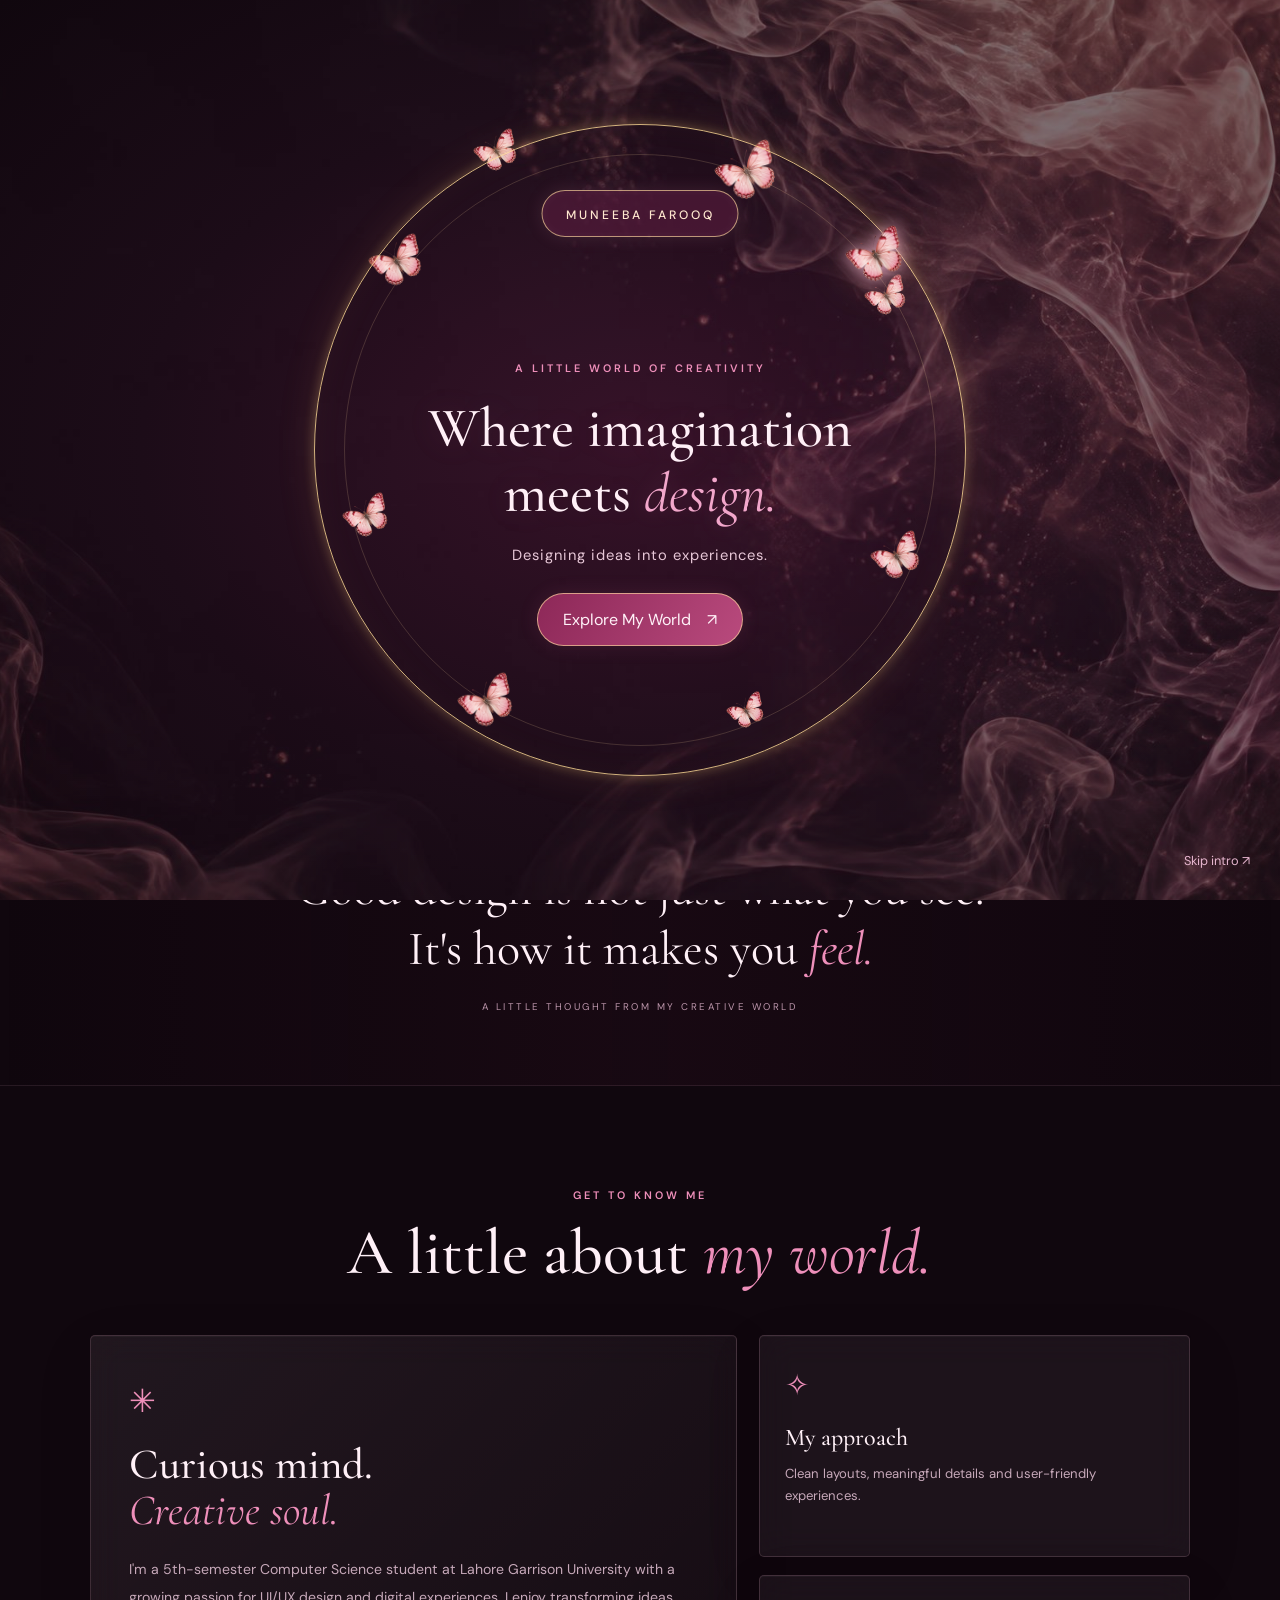
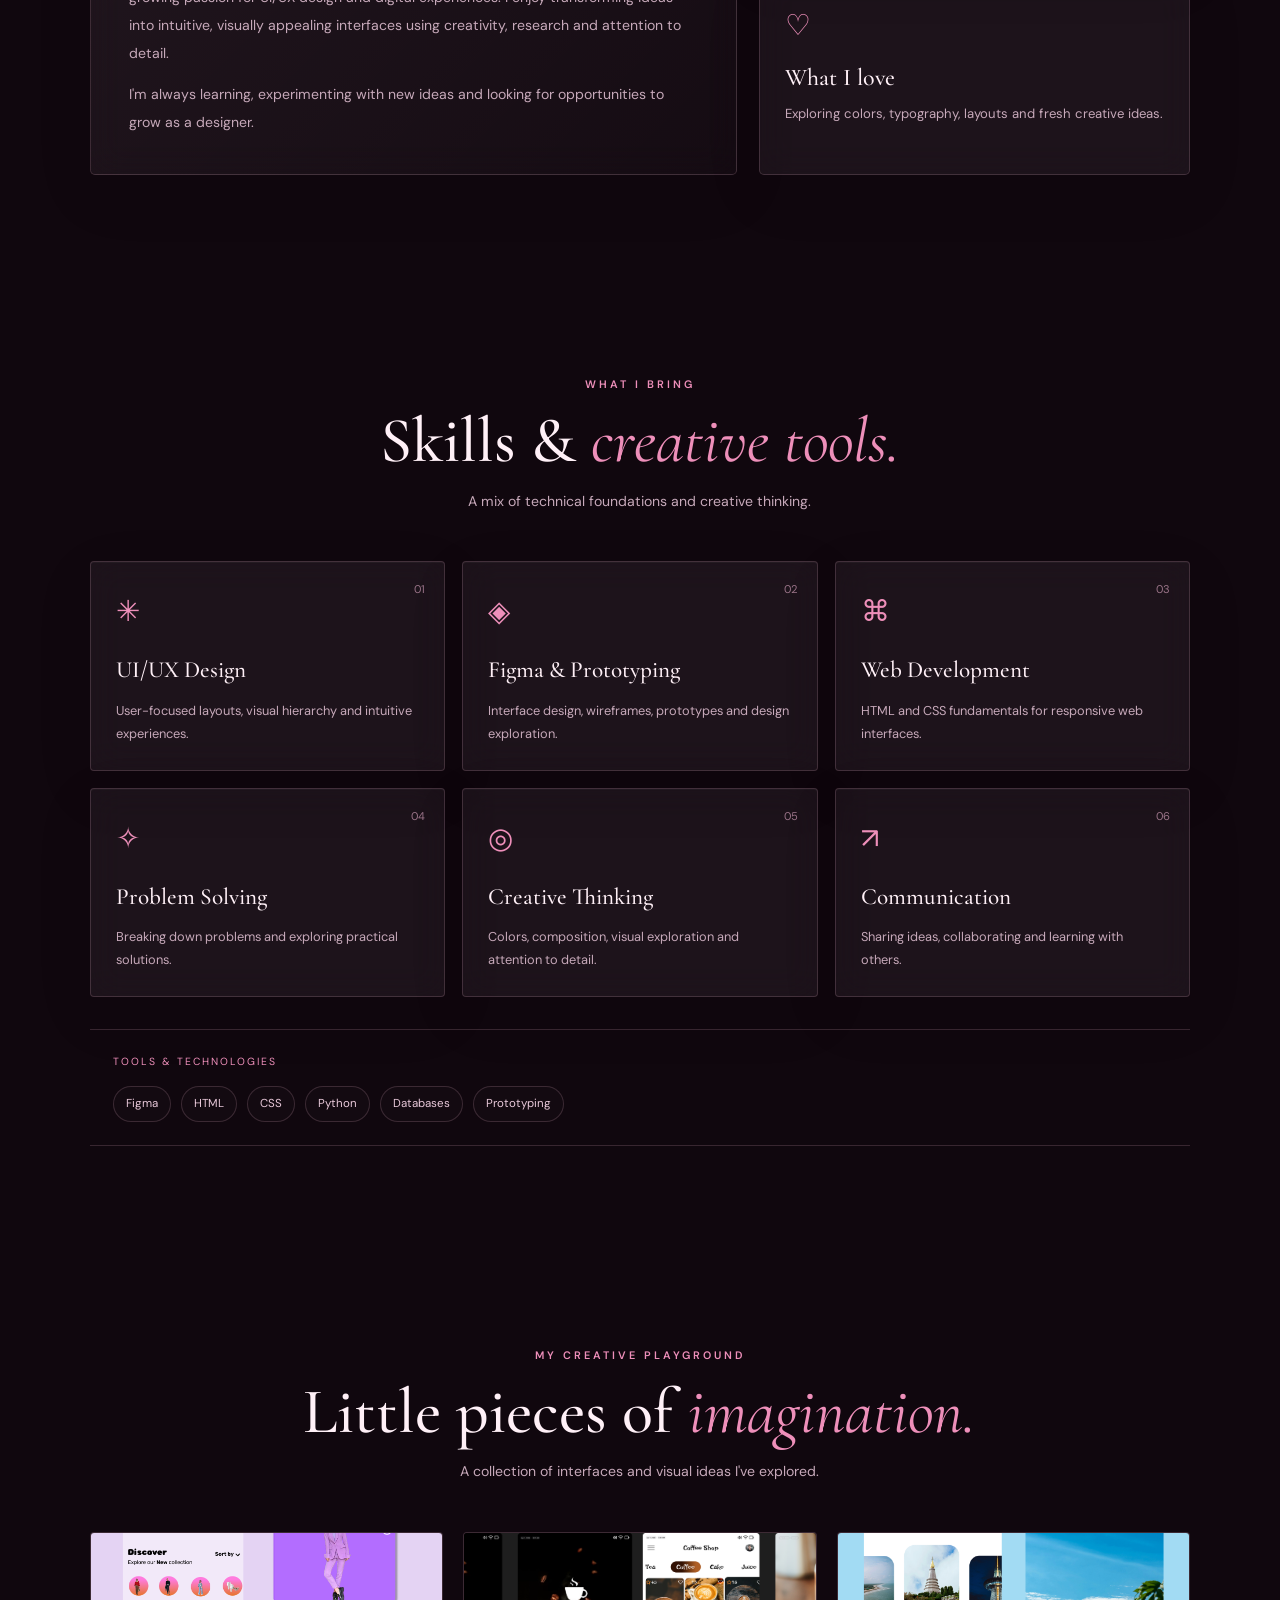
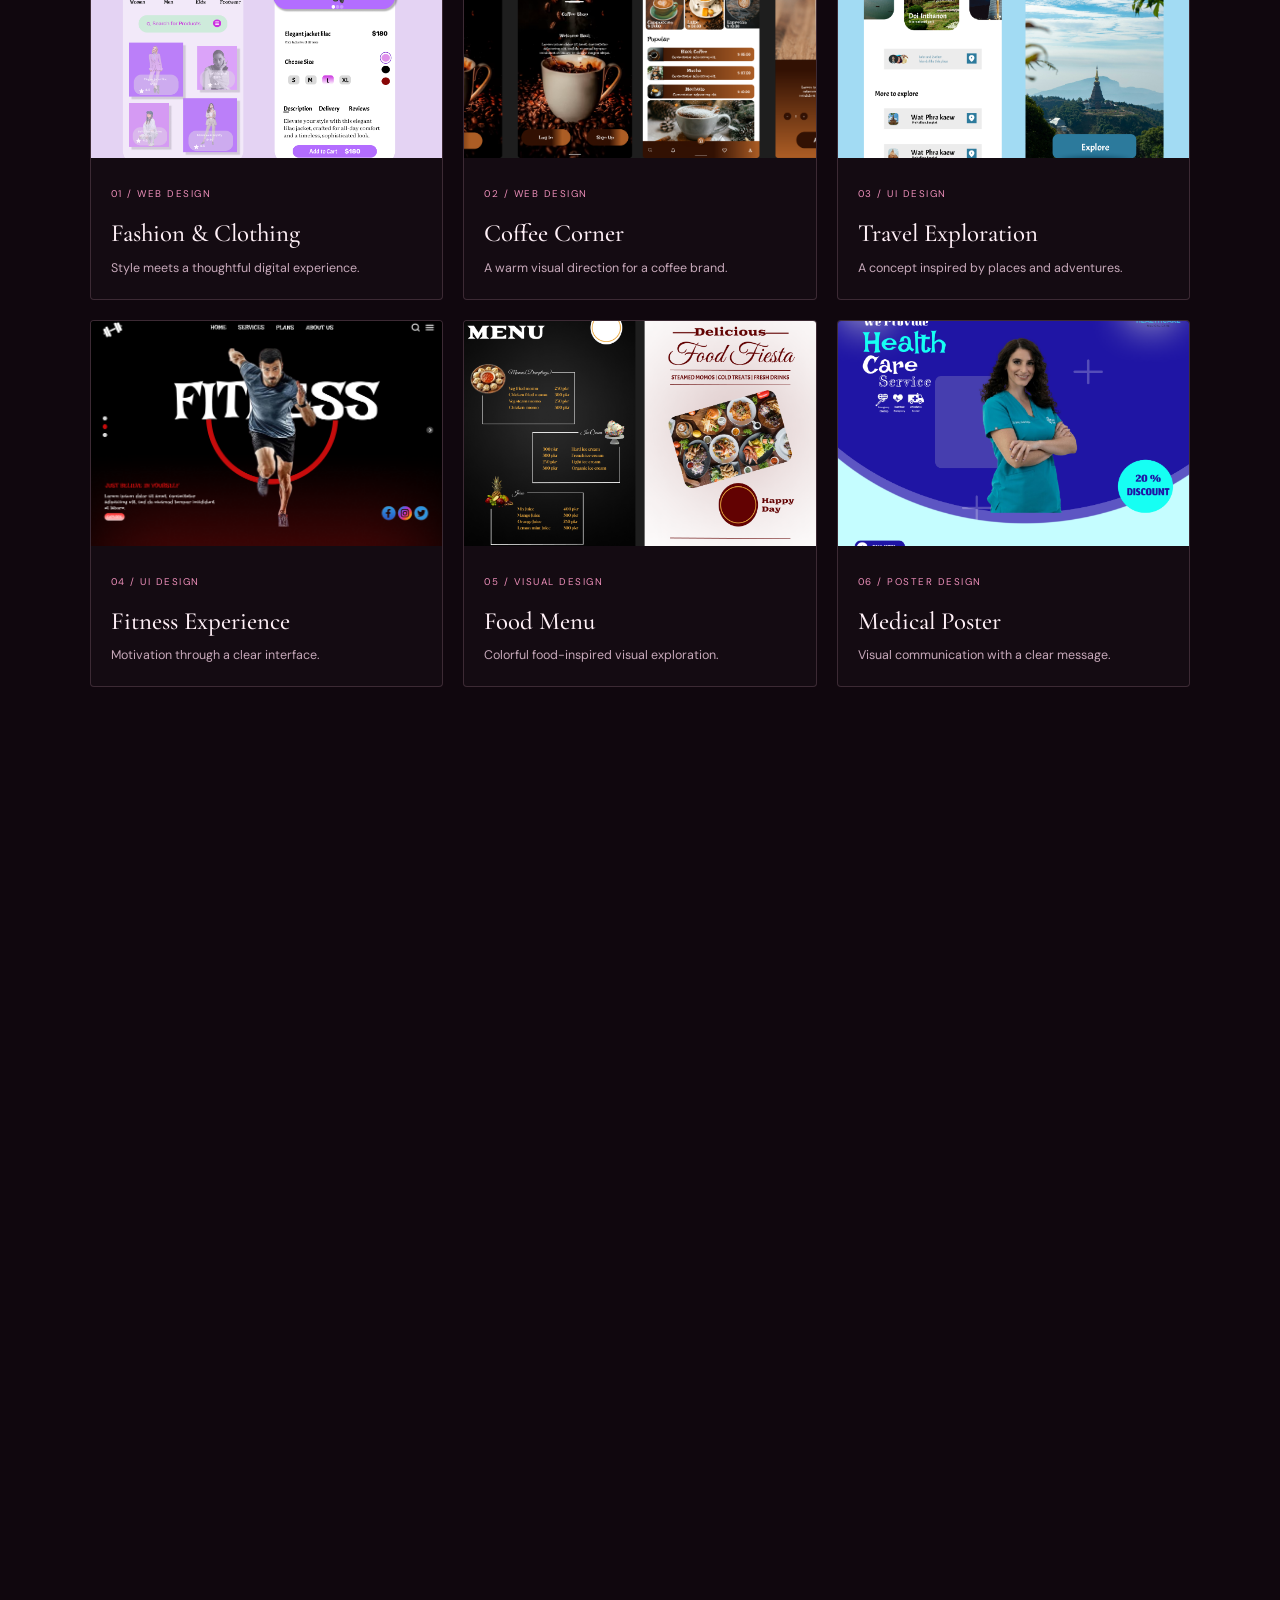
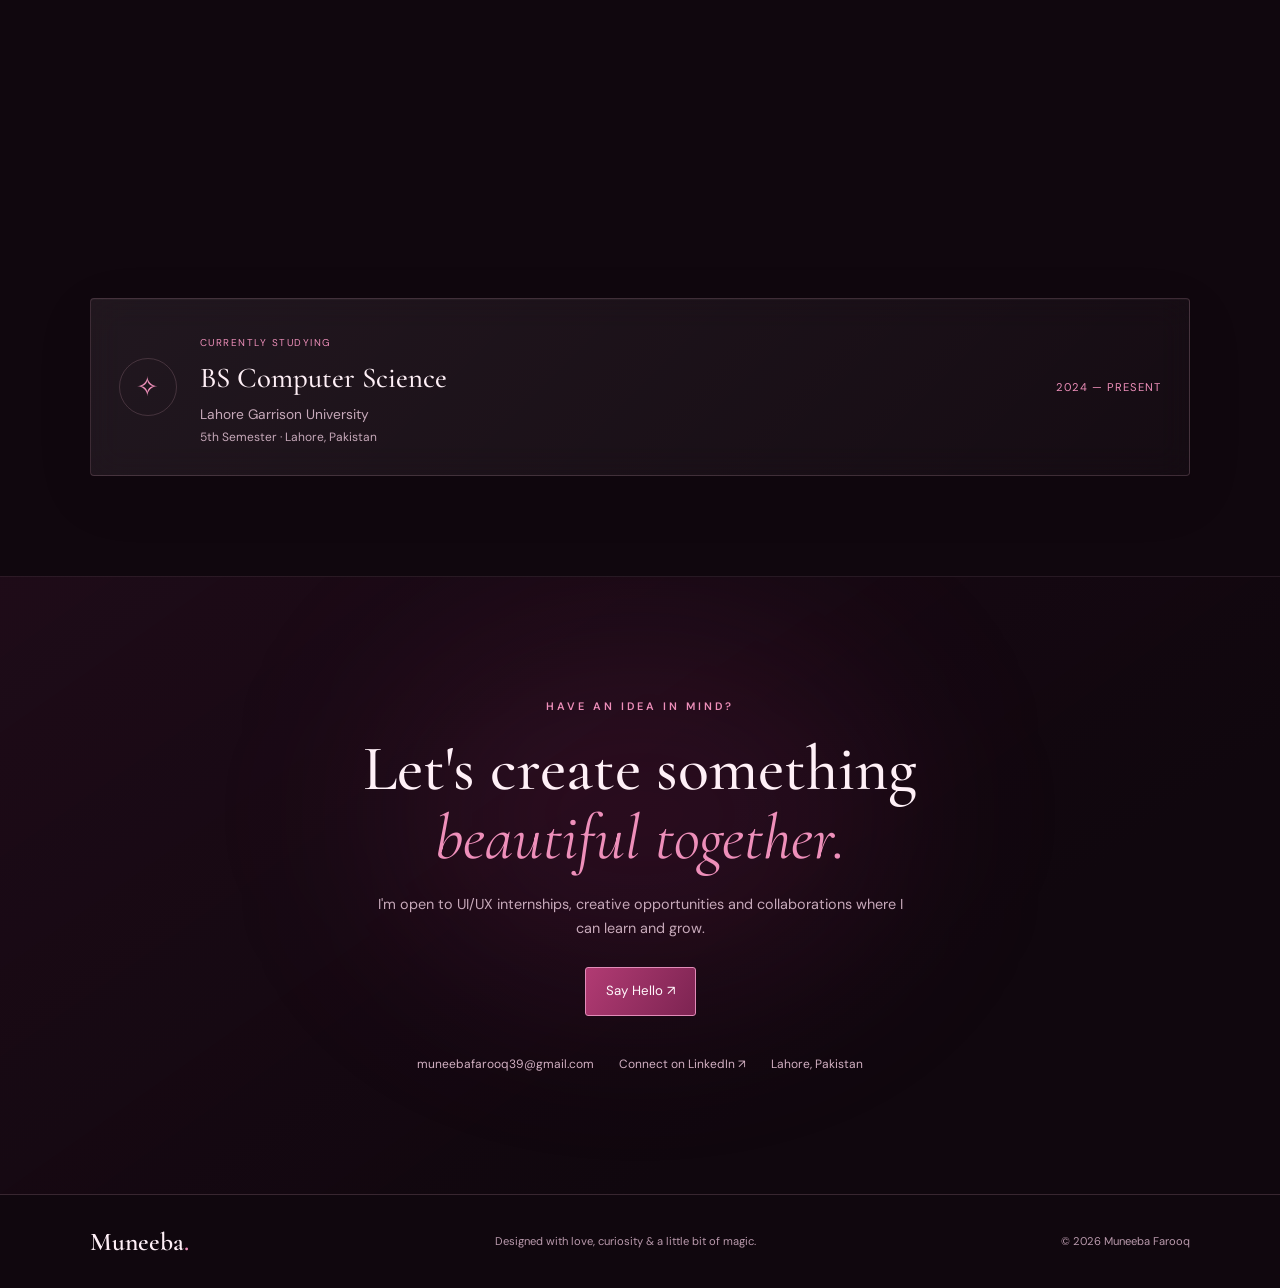
==== index.html @ f00de744 "Add portfolio website" ====
<!DOCTYPE html>
<html lang="en">
<head>
  <meta charset="UTF-8">
  <meta name="viewport" content="width=device-width, initial-scale=1.0">
  <meta name="theme-color" content="#10070e">
  <title>Muneeba Farooq | UI/UX Designer</title>
  <link rel="preconnect" href="https://fonts.googleapis.com">
  <link href="https://fonts.googleapis.com/css2?family=Cormorant+Garamond:ital,wght@0,400;0,500;0,600;1,400;1,500&family=DM+Sans:wght@300;400;500;600;700&display=swap" rel="stylesheet">
  <link rel="stylesheet" href="style.css">
</head>
<body>

  <!-- Actual pink smoke image -->
  <div class="smoke-background" aria-hidden="true"></div>

  <!-- Actual butterfly images, animated by JavaScript -->
  <div class="butterfly-field" id="butterfly-field" aria-hidden="true"></div>

  <!-- Welcome intro -->
  <div class="welcome-screen" id="welcome-screen">
    <img src="images/pink-smoke.png" class="welcome-smoke-image" alt="" aria-hidden="true">
    <img src="images/butterfly-1.png" class="welcome-butterfly-image" alt="" aria-hidden="true">

    <div class="welcome-banner">
      <span>MUNEEBA FAROOQ</span>
    </div>

    <div class="welcome-content">
      <p class="eyebrow">A LITTLE WORLD OF CREATIVITY</p>
      <h1>Where imagination<br>meets <em>design.</em></h1>
      <p>Designing ideas into experiences.</p>
      <button class="explore-button" id="explore-button">
        Explore My World <span>↗</span>
      </button>
    </div>

    <button class="skip-intro" id="skip-intro">Skip intro ↗</button>
  </div>

  <header class="site-header">
    <a href="#home" class="logo">Muneeba<span>.</span></a>
    <button class="menu-toggle" id="menu-toggle" aria-label="Open navigation">☰</button>
    <nav class="nav-links" id="nav-links">
      <a href="#home">Home</a>
      <a href="#about">About</a>
      <a href="#skills">Skills</a>
      <a href="#designs">Designs</a>
      <a href="#projects">Projects</a>
      <a href="#certificates">Certificates</a>
      <a href="#contact" class="nav-contact">Let's Talk ↗</a>
    </nav>
  </header>

  <main>
    <section class="section hero" id="home">
      <div class="hero-copy reveal">
        <p class="eyebrow"><span class="status-dot"></span> COMPUTER SCIENCE STUDENT & UI/UX DESIGNER</p>
        <h1>Turning ideas into<br>beautiful <em>experiences.</em></h1>
        <p class="hero-description">
          Hello, I'm Muneeba — a creative thinker who loves meaningful interfaces,
          thoughtful details and designs that feel as good as they look.
        </p>
        <div class="hero-actions">
          <a class="button button-primary" href="#designs">Explore My Work ↗</a>
          <a class="button button-glass" href="#contact">Get in Touch</a>
        </div>
        <div class="hero-note"><span class="note-line"></span> Curiosity in mind. Creativity at heart.</div>
      </div>

      <div class="hero-visual reveal">
        <div class="photo-glow"></div>
        <div class="photo-frame">
          <img src="images/pic.png" alt="Muneeba Farooq" class="hero-photo">
          ```html
<div class="profile-butterflies">
  <img src="images/butterfly-1.png" alt="">
  <img src="images/butterfly-1.png" alt="">
  <img src="images/butterfly-1.png" alt="">
  <img src="images/butterfly-1.png" alt="">
</div>

        </div>
        <div class="photo-caption glass-card">
          <span class="caption-star">✦</span>
          <div><strong>Designing with intention</strong><small>Every detail tells a story.</small></div>
        </div>
        <div class="orbit orbit-one"></div>
        <div class="orbit orbit-two"></div>
      </div>
    </section>

    <section class="quote-section reveal">
      <span class="quote-mark">“</span>
      <p>Good design is not just what you see.<br>It's how it makes you <em>feel.</em></p>
      <span class="quote-bottom">A LITTLE THOUGHT FROM MY CREATIVE WORLD</span>
    </section>

    <section class="section" id="about">
      <div class="section-heading reveal">
        <p class="eyebrow">GET TO KNOW ME</p>
        <h2>A little about <em>my world.</em></h2>
      </div>
      <div class="about-grid">
        <div class="about-main glass-card reveal">
          <span class="card-flower">✳</span>
          <h3>Curious mind.<br><em>Creative soul.</em></h3>
          <p>I'm a 5th-semester Computer Science student at Lahore Garrison University with a growing passion for UI/UX design and digital experiences. I enjoy transforming ideas into intuitive, visually appealing interfaces using creativity, research and attention to detail.</p>
          <p>I'm always learning, experimenting with new ideas and looking for opportunities to grow as a designer.</p>
        </div>
        <div class="about-side reveal">
          <div class="mini-card glass-card"><span class="mini-icon">✧</span><h3>My approach</h3><p>Clean layouts, meaningful details and user-friendly experiences.</p></div>
          <div class="mini-card glass-card"><span class="mini-icon">♡</span><h3>What I love</h3><p>Exploring colors, typography, layouts and fresh creative ideas.</p></div>
        </div>
      </div>
    </section>

    <section class="section" id="skills">
      <div class="section-heading reveal">
        <p class="eyebrow">WHAT I BRING</p>
        <h2>Skills & <em>creative tools.</em></h2>
        <p class="section-subtitle">A mix of technical foundations and creative thinking.</p>
      </div>
      <div class="skills-grid">
        <article class="skill-card glass-card reveal"><span>01</span><div class="skill-symbol">✳</div><h3>UI/UX Design</h3><p>User-focused layouts, visual hierarchy and intuitive experiences.</p></article>
        <article class="skill-card glass-card reveal"><span>02</span><div class="skill-symbol">◈</div><h3>Figma & Prototyping</h3><p>Interface design, wireframes, prototypes and design exploration.</p></article>
        <article class="skill-card glass-card reveal"><span>03</span><div class="skill-symbol">⌘</div><h3>Web Development</h3><p>HTML and CSS fundamentals for responsive web interfaces.</p></article>
        <article class="skill-card glass-card reveal"><span>04</span><div class="skill-symbol">✧</div><h3>Problem Solving</h3><p>Breaking down problems and exploring practical solutions.</p></article>
        <article class="skill-card glass-card reveal"><span>05</span><div class="skill-symbol">◎</div><h3>Creative Thinking</h3><p>Colors, composition, visual exploration and attention to detail.</p></article>
        <article class="skill-card glass-card reveal"><span>06</span><div class="skill-symbol">↗</div><h3>Communication</h3><p>Sharing ideas, collaborating and learning with others.</p></article>
      </div>
      <div class="tool-strip reveal">
        <span>TOOLS & TECHNOLOGIES</span>
        <div class="tool-list"><b>Figma</b><b>HTML</b><b>CSS</b><b>Python</b><b>Databases</b><b>Prototyping</b></div>
      </div>
    </section>

    <section class="section" id="designs">
      <div class="section-heading reveal">
        <p class="eyebrow">MY CREATIVE PLAYGROUND</p>
        <h2>Little pieces of <em>imagination.</em></h2>
        <p class="section-subtitle">A collection of interfaces and visual ideas I've explored.</p>
      </div>
      <div class="design-grid">
        <article class="design-card reveal"><div class="design-image"><img src="images/clothing.png" alt="Clothing website design" loading="lazy"></div><div class="design-info"><span>01 / WEB DESIGN</span><h3>Fashion & Clothing</h3><p>Style meets a thoughtful digital experience.</p></div></article>
        <article class="design-card reveal"><div class="design-image"><img src="images/coffee.png" alt="Coffee website design" loading="lazy"></div><div class="design-info"><span>02 / WEB DESIGN</span><h3>Coffee Corner</h3><p>A warm visual direction for a coffee brand.</p></div></article>
        <article class="design-card reveal"><div class="design-image"><img src="images/travel.png" alt="Travel website design" loading="lazy"></div><div class="design-info"><span>03 / UI DESIGN</span><h3>Travel Exploration</h3><p>A concept inspired by places and adventures.</p></div></article>
        <article class="design-card reveal"><div class="design-image"><img src="images/fitness.png" alt="Fitness interface design" loading="lazy"></div><div class="design-info"><span>04 / UI DESIGN</span><h3>Fitness Experience</h3><p>Motivation through a clear interface.</p></div></article>
        <article class="design-card reveal"><div class="design-image"><img src="images/food-menu.png" alt="Food menu design" loading="lazy"></div><div class="design-info"><span>05 / VISUAL DESIGN</span><h3>Food Menu</h3><p>Colorful food-inspired visual exploration.</p></div></article>
        <article class="design-card reveal"><div class="design-image"><img src="images/medical-poster.png" alt="Medical poster design" loading="lazy"></div><div class="design-info"><span>06 / POSTER DESIGN</span><h3>Medical Poster</h3><p>Visual communication with a clear message.</p></div></article>
        <article class="design-card reveal"><div class="design-image"><img src="images/chatbot.png" alt="TripMate chatbot interface" loading="lazy"></div><div class="design-info"><span>07 / FIGMA PROTOTYPE</span><h3>TripMate AI</h3><p>A chatbot concept for smarter travel planning.</p></div></article>
        <article class="design-card reveal"><div class="design-image video-cover"><video controls preload="metadata" poster="images/food-menu.png"><source src="images/pizza-prototype.mp4" type="video/mp4">Your browser does not support video.</video></div><div class="design-info"><span>08 / PROTOTYPE</span><h3>Interactive Prototype</h3><p>A look at interaction and motion in a design concept.</p></div></article>
      </div>
    </section>

    <section class="section" id="projects">
      <div class="section-heading reveal"><p class="eyebrow">FROM IDEAS TO PROJECTS</p><h2>Things I've <em>worked on.</em></h2></div>
      <div class="projects-grid">
        <article class="project-card glass-card reveal"><div class="project-image"><img src="images/student-portal.png" alt="Student portal project" loading="lazy"></div><div class="project-body"><span class="project-tag">HCI / WEB INTERFACE</span><h3>Student Portal Website</h3><p>A student-focused interface concept designed to make academic information easier to access.</p><div class="tag-row"><span>UI Design</span><span>HTML</span><span>CSS</span></div></div></article>
        <article class="project-card glass-card reveal"><div class="project-image"><img src="images/internship.png" alt="Online internship portal" loading="lazy"></div><div class="project-body"><span class="project-tag">DATABASE PROJECT</span><h3>Online Internship Portal</h3><p>A portal concept for internship listings, student applications and application status tracking.</p><div class="tag-row"><span>Database</span><span>Application Tracking</span></div></div></article>
        <article class="project-card glass-card reveal"><div class="project-image"><img src="images/fleet-command.png" alt="Fleet Command System" loading="lazy"></div><div class="project-body"><span class="project-tag">HACKATHON PROJECT</span><h3>Fleet Command System</h3><p>A project concept exploring organized fleet operations and a clear system workflow.</p><div class="tag-row"><span>Teamwork</span><span>Problem Solving</span></div></div></article>

      </div>
    </section>

    <section class="section" id="certificates">
      <div class="section-heading reveal"><p class="eyebrow">LEARNING NEVER STOPS</p><h2>My learning <em>milestones.</em></h2></div>
      <div class="certificate-grid">
        <article class="certificate-card glass-card reveal"><img src="images/internship-certificate.png" alt="Internship certificate" loading="lazy"><div><span>01 / EXPERIENCE</span><h3>Internship Certificate</h3><p>A milestone in my professional learning journey.</p></div></article>
        <article class="certificate-card glass-card reveal"><img src="images/ai-course.png" alt="AI course certificate" loading="lazy"><div><span>02 / COURSE</span><h3>Artificial Intelligence</h3><p>Exploring AI concepts and emerging technologies.</p></div></article>
        <article class="certificate-card glass-card reveal"><img src="images/computer-course.png" alt="Computer course certificate" loading="lazy"><div><span>03 / COURSE</span><h3>Computer Course</h3><p>Building my foundation in computing and technology.</p></div></article>
      </div>
    </section>

    <section class="section" id="education">
      <div class="section-heading reveal"><p class="eyebrow">MY JOURNEY SO FAR</p><h2>Learning, growing, <em>creating.</em></h2></div>
      <div class="education-card glass-card reveal">
        <div class="education-icon">✧</div>
        <div><span class="project-tag">CURRENTLY STUDYING</span><h3>BS Computer Science</h3><p>Lahore Garrison University</p><p class="muted">5th Semester · Lahore, Pakistan</p></div>
        <span class="education-year">2024 — PRESENT</span>
      </div>
    </section>

    <section class="contact-section section" id="contact">
      <div class="contact-glow"></div>
      <div class="contact-content reveal">
        <p class="eyebrow">HAVE AN IDEA IN MIND?</p>
        <h2>Let's create something<br><em>beautiful together.</em></h2>
        <p>I'm open to UI/UX internships, creative opportunities and collaborations where I can learn and grow.</p>
        <a class="button button-primary" href="mailto:muneebafarooq39@gmail.com">Say Hello ↗</a>
        <div class="contact-details">
          <a href="mailto:muneebafarooq39@gmail.com">muneebafarooq39@gmail.com</a>
          <a href="https://www.linkedin.com/in/muneeba-farooq-b085493a7/" target="_blank" rel="noopener noreferrer">Connect on LinkedIn ↗</a>
          <span>Lahore, Pakistan</span>
        </div>
      </div>
    </section>
  </main>

  <footer class="site-footer">
    <a href="#home" class="logo">Muneeba<span>.</span></a>
    <p>Designed with love, curiosity & a little bit of magic.</p>
    <span>© <span id="current-year"></span> Muneeba Farooq</span>
  </footer>

  <button class="back-to-top" id="back-to-top" aria-label="Back to top">↑</button>
  <script src="script.js"></script>
</body>
</html>
---- style.css ----
:root {
  --bg: #10070e;
  --pink: #ee8fba;
  --pink-light: #ffd0e5;
  --muted: #c7a9ba;
  --line: rgba(255,193,221,.17);
  --glass: rgba(255,222,240,.055);
  --serif: "Cormorant Garamond", Georgia, serif;
  --sans: "DM Sans", sans-serif;
}

* { box-sizing: border-box; margin: 0; padding: 0; }
html { scroll-behavior: smooth; scroll-padding-top: 90px; }
body { background: var(--bg); color: #fff0f7; font-family: var(--sans); line-height: 1.7; overflow-x: hidden; }
body.intro-open { overflow: hidden; }
a { color: inherit; text-decoration: none; }
button { font: inherit; cursor: pointer; }
img, video { display: block; max-width: 100%; }
::selection { background: #b74279; color: white; }

/* REAL PINK SMOKE IMAGE */
.smoke-background {
  position: fixed;
  inset: 0;
  z-index: -3;
  pointer-events: none;
  background-color: #10070e;
  background-image:
    linear-gradient(rgba(16,7,14,.34), rgba(16,7,14,.48)),
    url("images/pink-smoke.png");
  background-size: cover;
  background-position: center;
  background-repeat: no-repeat;
  animation: smokePan 28s ease-in-out infinite alternate;
}
@keyframes smokePan {
  from { background-position: 48% 45%; }
  to { background-position: 55% 55%; }
}

/* REAL BUTTERFLY IMAGES */
.butterfly-field {
  position: fixed;
  inset: 0;
  z-index: 8;
  overflow: hidden;
  pointer-events: none;
}
.image-butterfly {
  position: absolute;
  width: var(--size, 48px);
  height: auto;
  opacity: .88;
  object-fit: contain;
  filter: drop-shadow(0 0 12px rgba(238,143,186,.55));
  animation: butterflyFloat var(--duration, 12s) ease-in-out infinite alternate;
  animation-delay: var(--delay, 0s);
  will-change: transform;
}
@keyframes butterflyFloat {
  0% { transform: translate(0,0) rotate(-12deg); }
  35% { transform: translate(25px,-24px) rotate(8deg); }
  70% { transform: translate(-12px,18px) rotate(-5deg); }
  100% { transform: translate(18px,-15px) rotate(10deg); }
}

/* WELCOME INTRO */
.welcome-screen {
  position: fixed;
  inset: 0;
  z-index: 1000;
  display: flex;
  align-items: center;
  justify-content: center;
  flex-direction: column;
  overflow: hidden;
  text-align: center;
  background: #10070e;
  transition: opacity .9s ease, visibility .9s ease;
}
.welcome-screen.hide { opacity: 0; visibility: hidden; pointer-events: none; }
.welcome-smoke-image {
  position: absolute;
  inset: -10%;
  width: 120%;
  height: 120%;
  max-width: none;
  object-fit: cover;
  opacity: .43;
  mix-blend-mode: screen;
  animation: introSmoke 18s ease-in-out infinite alternate;
}
@keyframes introSmoke {
  from { transform: scale(1) translate(-1%,0); }
  to { transform: scale(1.15) translate(2%,-1%); }
}
.welcome-butterfly-image {
  position: absolute;
  z-index: 7;
  top: 12%;
  left: -100px;
  width: 75px;
  height: auto;
  filter: drop-shadow(0 0 15px #ff8cc7);
  animation: welcomeFly 2.2s cubic-bezier(.15,.7,.2,1) .1s forwards;
}
@keyframes welcomeFly {
  0% { left: -100px; top: 11%; transform: rotate(-15deg) scale(.65); }
  65% { left: calc(50% - 130px); top: 12%; transform: rotate(8deg) scale(1.1); }
  100% { left: calc(50% - 150px); top: 12%; transform: rotate(-4deg) scale(1); }
}
.welcome-banner {
  position: absolute;
  top: 15%;
  left: 50%;
  z-index: 6;
  padding: 12px 28px;
  transform: translateX(-50%) rotate(-2deg);
  white-space: nowrap;
  background: linear-gradient(110deg,#6e1b44,#c34f85,#772047);
  border: 1px solid #f7b6d6a8;
  box-shadow: 0 0 30px #ec69a74d,inset 0 0 16px #ffffff20;
  animation: bannerEnter 1.4s ease both, bannerFloat 3s ease-in-out 1.4s infinite alternate;
}
.welcome-banner span {
  font-family: var(--serif);
  font-size: clamp(1.2rem,3.2vw,2rem);
  font-weight: 700;
  letter-spacing: 4px;
  color: #fff0f7;
}
@keyframes bannerEnter {
  from { opacity: 0; transform: translate(-50%,-30px) rotate(-7deg); }
  to { opacity: 1; transform: translate(-50%,0) rotate(-2deg); }
}
@keyframes bannerFloat { to { margin-top: -7px; } }
.welcome-content {
  position: relative;
  z-index: 5;
  width: min(90%,720px);
  padding-top: 115px;
  animation: contentAppear 1.2s ease .4s both;
}
.eyebrow { color: var(--pink); font-size: .68rem; font-weight: 600; letter-spacing: 3px; line-height: 1.8; }
.welcome-content h1 {
  font-family: var(--serif);
  font-size: clamp(2.6rem,7vw,5.3rem);
  line-height: .99;
  font-weight: 500;
  margin: 18px 0;
}
h1 em, h2 em, .about-main h3 em { color: var(--pink); font-weight: 400; }
.welcome-content > p:not(.eyebrow) { color: #dfb5cb; letter-spacing: 1px; font-size: .92rem; }
@keyframes contentAppear { from { opacity: 0; transform: translateY(22px); } to { opacity: 1; transform: translateY(0); } }
.explore-button {
  margin-top: 25px;
  padding: 12px 23px;
  color: #fff2f8;
  background: linear-gradient(135deg,#a93268c9,#e75c9a54);
  border: 1px solid #f3a1c7a3;
  border-radius: 3px;
  transition: .3s;
}
.explore-button span { margin-left: 12px; }
.explore-button:hover { background: #b53d78; box-shadow: 0 0 28px #e85d9b55; transform: translateY(-3px); }
.skip-intro { position: absolute; bottom: 28px; right: 30px; z-index: 8; background: transparent; border: 0; color: #e6b5ce; font-size: .8rem; }

/* HEADER */
.site-header {
  position: sticky;
  top: 0;
  z-index: 100;
  min-height: 76px;
  display: flex;
  align-items: center;
  justify-content: space-between;
  gap: 25px;
  padding: 14px 7%;
  background: rgba(16,7,14,.82);
  backdrop-filter: blur(22px);
  border-bottom: 1px solid rgba(255,190,220,.1);
}
.logo { font-family: var(--serif); font-size: 2rem; font-weight: 600; }
.logo span { color: var(--pink); }
.nav-links { display: flex; align-items: center; gap: clamp(13px,2vw,27px); }
.nav-links a { color: #d6baca; font-size: .78rem; transition: color .25s; }
.nav-links a:hover { color: var(--pink-light); }
.nav-links .nav-contact { border: 1px solid #df7cab66; border-radius: 30px; padding: 8px 14px; color: var(--pink-light); }
.menu-toggle { display: none; color: white; border: 1px solid var(--line); background: var(--glass); padding: 6px 11px; border-radius: 5px; }

/* GENERAL LAYOUT */
.section { position: relative; width: min(1120px,86%); margin-inline: auto; padding: 100px 0; }
.hero { min-height: 650px; display: grid; grid-template-columns: 1.05fr .95fr; align-items: center; gap: 50px; padding-top: 85px; }
.hero-copy { position: relative; z-index: 2; }
.hero-copy .eyebrow { margin-bottom: 23px; }
.status-dot { display: inline-block; width: 7px; height: 7px; background: var(--pink); border-radius: 50%; margin-right: 7px; box-shadow: 0 0 12px var(--pink); }
.hero h1 { font-family: var(--serif); font-size: clamp(3rem,5.4vw,5.25rem); line-height: .99; font-weight: 500; }
.hero h1 em { color: var(--pink); }
.hero-description { max-width: 490px; color: var(--muted); font-size: .94rem; margin-top: 25px; line-height: 1.95; }
.hero-actions { display: flex; flex-wrap: wrap; gap: 13px; margin-top: 28px; }
.button { display: inline-flex; align-items: center; justify-content: center; gap: 12px; padding: 12px 20px; border: 1px solid transparent; border-radius: 3px; font-size: .83rem; transition: .3s; }
.button-primary { color: #fff7fb; background: linear-gradient(120deg,#b13b73,#7d2452); border-color: #e28bb8; }
.button-primary:hover { transform: translateY(-4px); box-shadow: 0 10px 35px #dc559744; }
.button-glass { border-color: var(--line); background: var(--glass); }
.button-glass:hover { border-color: #df7cab; }
.hero-note { display: flex; align-items: center; gap: 12px; color: #b99aab; font-size: .75rem; margin-top: 42px; }
.note-line { width: 34px; height: 1px; background: var(--pink); }
.hero-visual { position: relative; min-height: 430px; display: flex; align-items: center; justify-content: center; }
.photo-glow { position: absolute; width: 75%; height: 80%; border-radius: 50%; background: #c33b7950; filter: blur(65px); animation: glowPulse 5s ease-in-out infinite alternate; }
@keyframes glowPulse { to { transform: scale(1.12); opacity: .6; } }
.photo-frame { position: relative; z-index: 2; width: min(340px,75%); height: 405px; overflow: hidden; border: 1px solid #f0b4d355; border-radius: 180px 180px 8px 8px; background: #1d0c18; box-shadow: 0 0 70px #c0477a24; }
.hero-photo { width: 100%; height: 100%; object-fit: cover; object-position: center top; }
.glass-card { background: linear-gradient(135deg,rgba(255,231,244,.075),rgba(255,231,244,.025)); border: 1px solid var(--line); box-shadow: 0 18px 60px #00000017,inset 0 1px #ffffff08; backdrop-filter: blur(16px); }
.photo-caption { position: absolute; z-index: 3; bottom: 27px; left: 0; display: flex; align-items: center; gap: 13px; padding: 14px 17px; border-radius: 4px; }
.caption-star { color: var(--pink); font-size: 1.5rem; }
.photo-caption strong, .photo-caption small { display: block; }
.photo-caption strong { font-family: var(--serif); font-size: 1.15rem; font-weight: 500; }
.photo-caption small { color: var(--muted); font-size: .7rem; }
.orbit { position: absolute; border: 1px solid #f4a5cb24; border-radius: 50%; transform: rotate(-25deg); }
.orbit-one { width: 110%; height: 62%; }
.orbit-two { width: 95%; height: 85%; transform: rotate(35deg); }

/* QUOTE */
.quote-section { position: relative; padding: 70px 20px; text-align: center; border-top: 1px solid #f3bad51a; border-bottom: 1px solid #f3bad51a; background: linear-gradient(90deg,transparent,#4c153022,transparent); }
.quote-mark { color: var(--pink); font-family: var(--serif); font-size: 4rem; line-height: .8; }
.quote-section p { font-family: var(--serif); font-size: clamp(1.7rem,4vw,3rem); line-height: 1.25; }
.quote-section p em { color: var(--pink); }
.quote-bottom { display: block; margin-top: 20px; color: #bc96ab; font-size: .61rem; letter-spacing: 2.5px; }

/* HEADINGS AND ABOUT */
.section-heading { text-align: center; margin-bottom: 48px; }
.section-heading .eyebrow { margin-bottom: 12px; }
.section-heading h2, .contact-content h2 { font-family: var(--serif); font-weight: 500; font-size: clamp(2.5rem,5vw,4rem); line-height: 1.08; }
.section-subtitle { color: var(--muted); font-size: .88rem; margin-top: 14px; }
.about-grid { display: grid; grid-template-columns: 1.2fr .8fr; gap: 22px; }
.about-main { padding: 38px; border-radius: 5px; position: relative; overflow: hidden; }
.card-flower { color: var(--pink); font-size: 2rem; }
.about-main h3 { font-family: var(--serif); font-size: 2.7rem; font-weight: 500; line-height: 1.05; margin: 14px 0 22px; }
.about-main p { color: var(--muted); font-size: .88rem; line-height: 2; margin-top: 12px; }
.about-side { display: grid; gap: 18px; }
.mini-card { padding: 25px; border: 1px solid var(--line); background: var(--glass); border-radius: 5px; transition: .35s; }
.mini-icon { color: var(--pink); font-size: 1.8rem; }
.mini-card h3 { font-family: var(--serif); font-size: 1.5rem; font-weight: 500; margin: 8px 0 4px; }
.mini-card p { color: var(--muted); font-size: .82rem; }

/* SKILLS */
.skills-grid { display: grid; grid-template-columns: repeat(3,1fr); gap: 17px; }
.skill-card { position: relative; padding: 25px; border: 1px solid var(--line); background: var(--glass); border-radius: 4px; transition: .35s; }
.skill-card > span { position: absolute; top: 18px; right: 19px; color: #9b7489; font-size: .7rem; }
.skill-symbol { color: var(--pink); font-size: 1.8rem; margin-bottom: 15px; }
.skill-card h3 { font-family: var(--serif); font-size: 1.45rem; font-weight: 500; }
.skill-card p { margin-top: 8px; color: var(--muted); font-size: .8rem; line-height: 1.8; }
.tool-strip { margin-top: 32px; padding: 23px; border-top: 1px solid var(--line); border-bottom: 1px solid var(--line); }
.tool-strip > span { display: block; color: var(--pink); font-size: .65rem; letter-spacing: 2px; margin-bottom: 15px; }
.tool-list { display: flex; flex-wrap: wrap; gap: 10px; }
.tool-list b, .tag-row span { padding: 7px 12px; border: 1px solid var(--line); border-radius: 30px; color: #e9c9da; font-size: .72rem; font-weight: 400; background: #ffffff04; }

/* DESIGNS */
.design-grid { display: grid; grid-template-columns: repeat(3,1fr); gap: 20px; }
.design-card { overflow: hidden; border: 1px solid var(--line); border-radius: 4px; background: #ffffff05; transition: .35s; }
.design-image { height: 225px; overflow: hidden; background: #28101f; }
.design-image img, .design-image video { width: 100%; height: 100%; object-fit: cover; transition: transform .7s; }
.design-card:hover .design-image img { transform: scale(1.055); }
.video-cover video { object-fit: contain; background: #130a10; }
.design-info { padding: 20px; }
.design-info > span, .certificate-card span { color: var(--pink); font-size: .61rem; letter-spacing: 1.5px; }
.design-info h3 { margin: 7px 0 3px; font-family: var(--serif); font-size: 1.55rem; font-weight: 500; }
.design-info p { color: var(--muted); font-size: .78rem; }

/* PROJECTS */
.projects-grid { display: grid; grid-template-columns: repeat(2,1fr); gap: 22px; }
.project-card { overflow: hidden; border-radius: 5px; transition: .35s; }
.project-image { height: 260px; overflow: hidden; background: #21101b; }
.project-image img { width: 100%; height: 100%; object-fit: cover; transition: transform .6s; }
.project-card:hover .project-image img { transform: scale(1.04); }
.project-body { padding: 25px; }
.project-tag { color: var(--pink); font-size: .62rem; letter-spacing: 1.5px; }
.project-body h3 { font-family: var(--serif); font-size: 1.8rem; font-weight: 500; margin: 8px 0; }
.project-body p { color: var(--muted); font-size: .82rem; line-height: 1.85; }
.tag-row { display: flex; flex-wrap: wrap; gap: 8px; margin-top: 17px; }

/* CERTIFICATES AND EDUCATION */
.certificate-grid { display: grid; grid-template-columns: repeat(3,1fr); gap: 18px; }
.certificate-card { overflow: hidden; border-radius: 4px; transition: .35s; }
.certificate-card > img { width: 100%; height: 205px; object-fit: contain; padding: 12px; background: #fff8fc; }
.certificate-card > div { padding: 19px; }
.certificate-card h3 { font-family: var(--serif); font-size: 1.45rem; font-weight: 500; margin: 6px 0; }
.certificate-card p { color: var(--muted); font-size: .78rem; }
.education-card { display: flex; align-items: center; gap: 23px; padding: 28px; border-radius: 4px; }
.education-icon { display: grid; place-items: center; flex: 0 0 58px; height: 58px; border: 1px solid var(--line); border-radius: 50%; color: var(--pink); font-size: 1.7rem; }
.education-card h3 { font-family: var(--serif); font-size: 1.8rem; font-weight: 500; }
.education-card p { color: var(--muted); font-size: .86rem; }
.education-card .muted { font-size: .75rem; }
.education-year { margin-left: auto; color: var(--pink); font-size: .7rem; letter-spacing: 1px; white-space: nowrap; }

/* CONTACT */
.contact-section { width: 100%; max-width: none; padding: 120px 7%; overflow: hidden; text-align: center; border-top: 1px solid #f3bad51a; background: linear-gradient(145deg,#260e1eaa,#10070e 70%); }
.contact-glow { position: absolute; width: 500px; height: 350px; left: calc(50% - 250px); top: 10%; background: #a22c6d25; filter: blur(90px); border-radius: 50%; }
.contact-content { position: relative; z-index: 2; max-width: 720px; margin: auto; }
.contact-content h2 { margin-top: 17px; }
.contact-content > p:not(.eyebrow) { max-width: 540px; margin: 20px auto 26px; color: var(--muted); font-size: .9rem; }
.contact-details { display: flex; flex-wrap: wrap; justify-content: center; gap: 13px 25px; margin-top: 38px; color: #d2b0c2; font-size: .75rem; }
.contact-details a:hover { color: var(--pink-light); }
.site-footer { display: flex; align-items: center; justify-content: space-between; gap: 18px; padding: 25px 7%; border-top: 1px solid var(--line); }
.site-footer .logo { font-size: 1.6rem; }
.site-footer p, .site-footer > span { color: #b999ac; font-size: .7rem; }
.back-to-top { position: fixed; right: 22px; bottom: 22px; z-index: 90; width: 42px; height: 42px; border: 1px solid #e88cb755; background: #37132aee; color: #ffe4f1; border-radius: 50%; opacity: 0; visibility: hidden; transition: .3s; }
.back-to-top.show { opacity: 1; visibility: visible; }
.back-to-top:hover { background: #a7356c; transform: translateY(-3px); }

/* SCROLL REVEALS */
.reveal { opacity: 0; transform: translateY(24px); transition: opacity .8s ease,transform .8s ease; }
.reveal.visible { opacity: 1; transform: translateY(0); }
.mini-card:hover, .skill-card:hover, .design-card:hover, .project-card:hover, .certificate-card:hover { transform: translateY(-6px); border-color: #e58ab75c; }

@media (prefers-reduced-motion: reduce) {
  *, *::before, *::after { animation-duration: .01ms !important; animation-iteration-count: 1 !important; scroll-behavior: auto !important; transition-duration: .01ms !important; }
  .reveal { opacity: 1; transform: none; }
}

@media (max-width: 1000px) {
  .site-header { padding-inline: 5%; }
  .nav-links { gap: 13px; }
  .nav-links a { font-size: .72rem; }
  .section { width: 90%; }
  .hero { gap: 25px; }
  .design-grid { grid-template-columns: repeat(2,1fr); }
}

@media (max-width: 760px) {
  .site-header { min-height: 68px; }
  .menu-toggle { display: block; }
  .nav-links { display: none; position: absolute; top: 100%; left: 0; right: 0; padding: 20px 6% 25px; flex-direction: column; align-items: stretch; gap: 0; background: rgba(18,7,15,.97); backdrop-filter: blur(20px); border-bottom: 1px solid var(--line); }
  .nav-links.open { display: flex; }
  .nav-links a { padding: 11px 5px; font-size: .85rem; }
  .nav-links .nav-contact { text-align: center; margin-top: 9px; }
  .section { padding: 78px 0; width: 88%; }
  .hero { grid-template-columns: 1fr; gap: 40px; padding-top: 65px; text-align: center; }
  .hero-copy .eyebrow { font-size: .6rem; letter-spacing: 1.5px; }
  .hero h1 { font-size: clamp(3rem,11vw,4.7rem); }
  .hero-description { margin-inline: auto; }
  .hero-actions, .hero-note { justify-content: center; }
  .hero-visual { min-height: 390px; }
  .photo-frame { height: 355px; width: min(300px,72%); }
  .photo-caption { left: 1%; bottom: 18px; }
  .about-grid { grid-template-columns: 1fr; }
  .skills-grid { grid-template-columns: repeat(2,1fr); }
  .certificate-grid { grid-template-columns: repeat(2,1fr); }
  .welcome-content { padding-top: 95px; }
  .welcome-content h1 { font-size: clamp(2.6rem,10vw,4rem); }
  .welcome-banner { top: 15%; }
  .welcome-banner span { letter-spacing: 2px; }
  .welcome-butterfly-image { top: 12%; }
}

@media (max-width: 500px) {
  .section { width: 90%; padding: 65px 0; }
  .hero { padding-top: 55px; }
  .hero h1 { font-size: 3.05rem; }
  .hero-visual { min-height: 340px; }
  .photo-frame { height: 310px; }
  .photo-caption { padding: 10px; gap: 8px; }
  .photo-caption strong { font-size: 1rem; }
  .about-main { padding: 25px; }
  .about-main h3 { font-size: 2.35rem; }
  .skills-grid, .design-grid, .projects-grid, .certificate-grid { grid-template-columns: 1fr; }
  .design-image { height: 235px; }
  .project-image { height: 220px; }
  .certificate-card > img { height: 220px; }
  .education-card { align-items: flex-start; flex-wrap: wrap; padding: 22px; gap: 15px; }
  .education-year { width: 100%; margin-left: 73px; }
  .contact-section { padding: 85px 6%; }
  .contact-details { flex-direction: column; gap: 9px; }
  .site-footer { flex-direction: column; text-align: center; }
  .welcome-content { padding-top: 80px; }
  .welcome-content .eyebrow { font-size: .56rem; letter-spacing: 1.5px; }
  .welcome-content h1 { font-size: 2.7rem; }
  .welcome-content > p:not(.eyebrow) { font-size: .78rem; }
  .welcome-banner { top: 17%; padding: 9px 16px; }
  .welcome-banner span { font-size: 1.1rem; letter-spacing: 1.5px; }
  .welcome-butterfly-image { width: 58px; }
  .skip-intro { right: 16px; bottom: 17px; }
  .image-butterfly { opacity: .7; }
  .smoke-background { background-position: center; }
}

/* ✨ GOLDEN CIRCLE — PROFILE PHOTO */
.photo-frame {
  border-radius: 50% !important;
  overflow: hidden;
  border: 2px solid #e8c878 !important;
  box-shadow:
    0 0 8px rgba(255, 215, 130, 0.65),
    0 0 20px rgba(218, 165, 65, 0.4),
    inset 0 0 12px rgba(255, 220, 150, 0.25);
  position: relative;
}

.photo-frame::after {
  content: "";
  position: absolute;
  inset: 0;
  border-radius: 50%;
  border: 2px solid rgba(255, 239, 190, 0.8);
  pointer-events: none;
  animation: goldenGlow 3s ease-in-out infinite alternate;
}

.photo-frame .hero-photo {
  width: 100%;
  height: 100%;
  display: block;
  border-radius: 50% !important;
  object-fit: cover;
}

/* ✨ GOLDEN CIRCLE — WELCOME INTRO */
.welcome-screen {
  overflow: hidden;
}

.welcome-content {
  position: relative;
  z-index: 3;
}

.welcome-banner {
  border: 1px solid rgba(238, 198, 112, 0.9);
  box-shadow:
    0 0 10px rgba(255, 215, 130, 0.25),
    inset 0 0 10px rgba(255, 215, 130, 0.08);
}

/* Golden circular welcome frame */
.welcome-screen::after {
  content: "";
  position: absolute;
  width: min(78vw, 650px);
  aspect-ratio: 1;
  border-radius: 50%;
  border: 1.5px solid rgba(230, 190, 105, 0.8);
  box-shadow:
    0 0 8px rgba(255, 215, 130, 0.35),
    0 0 24px rgba(218, 165, 65, 0.2),
    inset 0 0 18px rgba(255, 215, 130, 0.06);
  pointer-events: none;
  z-index: 1;
  animation: goldenGlow 3s ease-in-out infinite alternate;
}

.welcome-content,
.welcome-banner,
.skip-intro {
  z-index: 3;
}

.welcome-butterfly-image,
.welcome-smoke-image {
  z-index: 0;
}

@keyframes goldenGlow {
  from {
    border-color: rgba(218, 177, 91, 0.65);
    filter: drop-shadow(0 0 2px rgba(255, 215, 130, 0.3));
  }
  to {
    border-color: rgba(255, 231, 165, 1);
    filter: drop-shadow(0 0 8px rgba(255, 215, 130, 0.65));
  }
}

@media (max-width: 600px) {
  .welcome-screen::after {
    width: 88vw;
  }
}

/* ✨ DREAMY GOLDEN WELCOME — FINAL POLISH */

.welcome-screen {
  isolation: isolate;
  background:
    radial-gradient(ellipse at center, #351127 0%, #1b0b17 55%, #10070e 100%);
}

/* Elegant double golden circle */
.welcome-screen::after {
  top: 50%;
  left: 50%;
  transform: translate(-50%, -50%);
  width: min(78vw, 650px);
  border: 1px solid rgba(255, 220, 151, .8);
  box-shadow:
    0 0 12px rgba(255, 211, 133, .28),
    0 0 40px rgba(223, 156, 91, .12),
    inset 0 0 35px rgba(255, 211, 133, .035);
  z-index: 1;
}

.welcome-screen::before {
  content: "";
  position: absolute;
  top: 50%;
  left: 50%;
  width: min(72vw, 590px);
  aspect-ratio: 1;
  transform: translate(-50%, -50%);
  border: 1px solid rgba(255, 218, 158, .17);
  border-radius: 50%;
  pointer-events: none;
  z-index: 1;
}

/* Welcome label — elegant instead of a bulky banner */
.welcome-banner {
  top: calc(50% - 260px);
  left: 50%;
  padding: 9px 23px;
  transform: translateX(-50%);
  border-radius: 30px;
  background: rgba(101, 31, 69, .52);
  border: 1px solid rgba(255, 219, 158, .65);
  box-shadow:
    0 0 18px rgba(236, 151, 188, .13),
    inset 0 0 12px rgba(255, 255, 255, .035);
  animation: welcomeLabelAppear 1s ease .25s both;
}

.welcome-banner span {
  font-family: var(--sans);
  font-size: clamp(.58rem, 1.5vw, .76rem);
  letter-spacing: 3px;
  color: #ffe8cf;
  font-weight: 500;
}

@keyframes welcomeLabelAppear {
  from {
    opacity: 0;
    transform: translate(-50%, -12px);
  }
  to {
    opacity: 1;
    transform: translate(-50%, 0);
  }
}

/* Main welcome text */
.welcome-content {
  z-index: 3;
  padding-top: 105px;
}

.welcome-content h1 {
  text-shadow: 0 0 35px rgba(238, 143, 186, .13);
}

.welcome-content h1 em {
  color: #f2a7cb;
  text-shadow: 0 0 22px rgba(238, 143, 186, .2);
}

.welcome-content > p:not(.eyebrow) {
  color: #e8c8d8;
}

/* Butterfly stays visible beside the circle */
.welcome-butterfly-image {
  top: calc(50% - 210px);
  left: calc(50% + 230px);
  width: 82px;
  z-index: 4;
  opacity: 1;
  animation: welcomeButterflyFloat 4s ease-in-out infinite;
  filter: drop-shadow(0 0 9px rgba(255, 190, 220, .8))
          drop-shadow(0 0 18px rgba(239, 173, 115, .25));
}

@keyframes welcomeButterflyFloat {
  0%, 100% {
    transform: translateY(0) rotate(-8deg);
  }
  50% {
    transform: translateY(-13px) rotate(7deg);
  }
}

/* Refined explore button */
.explore-button {
  border-radius: 30px;
  padding: 12px 25px;
  border-color: rgba(255, 218, 158, .65);
  background: linear-gradient(120deg, #8d2858, #b94a7d);
  box-shadow: 0 0 20px rgba(219, 101, 155, .12);
}

.explore-button:hover {
  border-color: #ffe2ae;
  box-shadow: 0 0 28px rgba(255, 202, 151, .25);
}

/* Mobile adjustment */
@media (max-width: 760px) {
  .welcome-screen::after {
    width: 88vw;
  }

  .welcome-screen::before {
    width: 80vw;
  }

  .welcome-banner {
    top: calc(50% - 165px);
    padding: 8px 17px;
  }

  .welcome-banner span {
    font-size: .58rem;
    letter-spacing: 2px;
  }

  .welcome-butterfly-image {
    top: calc(50% - 145px);
    left: calc(50% + 20vw);
    width: 58px;
  }

  .welcome-content {
    padding-top: 75px;
  }
}

@media (max-width: 500px) {
  .welcome-banner {
    top: calc(50% - 150px);
  }

  .welcome-butterfly-image {
    top: calc(50% - 130px);
    left: calc(50% + 19vw);
    width: 52px;
  }

  .welcome-content {
    padding-top: 65px;
  }
}
/* 🦋 MORE BUTTERFLIES AROUND THE GOLDEN CIRCLE */

.welcome-screen {
  background-image:
    url("images/butterfly-1.png"),
    url("images/butterfly-1.png"),
    url("images/butterfly-1.png"),
    url("images/butterfly-1.png"),
    url("images/butterfly-1.png"),
    url("images/butterfly-1.png"),
    url("images/butterfly-1.png"),
    url("images/butterfly-1.png"),
    radial-gradient(ellipse at center, #351127 0%, #1b0b17 55%, #10070e 100%);

  background-repeat: no-repeat;

  background-size:
    54px, 44px, 62px, 42px,
    50px, 38px, 56px, 46px,
    100% 100%;

  background-position:
    calc(50% - 245px) calc(50% - 190px),
    calc(50% - 120px) calc(50% - 290px),
    calc(50% + 105px) calc(50% - 280px),
    calc(50% + 245px) calc(50% - 155px),
    calc(50% + 255px) calc(50% + 105px),
    calc(50% + 105px) calc(50% + 260px),
    calc(50% - 155px) calc(50% + 250px),
    calc(50% - 275px) calc(50% + 65px),
    center;
}

/* Keep the main butterfly INSIDE the circle */
.welcome-butterfly-image {
  top: calc(50% - 190px);
  left: calc(50% + 175px);
  width: 68px;
  z-index: 4;
  animation: welcomeButterflyFloat 4s ease-in-out infinite;
}

/* Smaller circle layout on mobile */
@media (max-width: 760px) {
  .welcome-screen {
    background-size:
      35px, 30px, 39px, 29px,
      33px, 27px, 36px, 30px,
      100% 100%;

    background-position:
      calc(50% - 34vw) calc(50% - 26vw),
      calc(50% - 16vw) calc(50% - 39vw),
      calc(50% + 13vw) calc(50% - 37vw),
      calc(50% + 34vw) calc(50% - 21vw),
      calc(50% + 35vw) calc(50% + 15vw),
      calc(50% + 14vw) calc(50% + 35vw),
      calc(50% - 20vw) calc(50% + 34vw),
      calc(50% - 36vw) calc(50% + 9vw),
      center;
  }

  .welcome-butterfly-image {
    top: calc(50% - 135px);
    left: calc(50% + 13vw);
    width: 48px;
  }
}
/* Keep the welcome text inside the golden circle */
.welcome-content {
  width: min(88%, 500px);
  margin-inline: auto;
  box-sizing: border-box;
}

.welcome-content h1 {
  max-width: 100%;
  overflow-wrap: break-word;
  font-size: clamp(2rem, 5vw, 3.5rem);
  line-height: 1.15;
}

.welcome-content > p:not(.eyebrow) {
  max-width: 390px;
  margin-inline: auto;
}

@media (max-width: 760px) {
  .welcome-content {
    width: 86%;
  }

  .welcome-content h1 {
    font-size: clamp(1.8rem, 7vw, 2.6rem);
  }
}
/* Separate overlapping butterflies */
.welcome-screen {
  background-position:
    calc(50% - 245px) calc(50% - 190px),
    calc(50% - 145px) calc(50% - 300px),
    calc(50% + 105px) calc(50% - 280px),
    calc(50% + 245px) calc(50% - 155px),
    calc(50% + 255px) calc(50% + 105px),
    calc(50% + 105px) calc(50% + 260px),
    calc(50% - 155px) calc(50% + 250px),
    calc(50% - 275px) calc(50% + 65px),
    center;
}

@media (max-width: 760px) {
  .welcome-screen {
    background-position:
      calc(50% - 34vw) calc(50% - 26vw),
      calc(50% - 21vw) calc(50% - 40vw),
      calc(50% + 13vw) calc(50% - 37vw),
      calc(50% + 34vw) calc(50% - 21vw),
      calc(50% + 35vw) calc(50% + 15vw),
      calc(50% + 14vw) calc(50% + 35vw),
      calc(50% - 20vw) calc(50% + 34vw),
      calc(50% - 36vw) calc(50% + 9vw),
      center;
  }
}

/* Fix the original floating butterfly position */
.welcome-butterfly-image {
  top: calc(50% - 225px) !important;
  left: calc(50% + 205px) !important;
  width: 58px !important;
}

@media (max-width: 760px) {
  .welcome-butterfly-image {
    top: calc(50% - 155px) !important;
    left: calc(50% + 18vw) !important;
    width: 42px !important;
  }
}
/* 🦋 Butterflies around your profile photo circle */

.profile-image-wrapper {
  position: relative;
  overflow: visible !important;
}

.profile-image-wrapper::before,
.profile-image-wrapper::after {
  content: "";
  position: absolute;
  width: 48px;
  height: 48px;
  background: url("images/butterfly-1.png") center / contain no-repeat;
  filter: drop-shadow(0 0 8px rgba(255, 190, 220, .65));
  pointer-events: none;
  z-index: 5;
  animation: welcomeButterflyFloat 4s ease-in-out infinite;
}

.profile-image-wrapper::before {
  top: 5%;
  right: -12px;
}

.profile-image-wrapper::after {
  bottom: 8%;
  left: -14px;
  width: 40px;
  height: 40px;
  animation-delay: -2s;
}

@media (max-width: 760px) {
  .profile-image-wrapper::before {
    width: 36px;
    height: 36px;
  }

  .profile-image-wrapper::after {
    width: 30px;
    height: 30px;
  }
}
/* 🦋 Butterflies around pic.png */

img[src*="pic.png"] {
  position: relative;
}

/* Find the picture's circular container */
*:has(> img[src*="pic.png"]) {
  overflow: visible !important;
}

*:has(> img[src*="pic.png"])::before,
*:has(> img[src*="pic.png"])::after {
  content: "";
  position: absolute;
  width: 45px;
  height: 45px;
  background: url("images/butterfly-1.png") center / contain no-repeat;
  filter: drop-shadow(0 0 8px rgba(255, 190, 220, .65));
  pointer-events: none;
  z-index: 10;
  animation: welcomeButterflyFloat 4s ease-in-out infinite;
}

*:has(> img[src*="pic.png"])::before {
  top: 8%;
  right: -12px;
}

*:has(> img[src*="pic.png"])::after {
  bottom: 10%;
  left: -12px;
  width: 36px;
  height: 36px;
  animation-delay: -2s;
}
/* 🦋 Four butterflies around the profile photo */

img[src*="pic.png"] {
  anchor-name: --profile-photo;
}

/* Butterflies positioned around the photo frame */
.profile-photo-butterflies {
  position: absolute;
  inset: -25px;
  pointer-events: none;
  z-index: 5;
}

.profile-photo-butterflies img {
  position: absolute;
  width: 42px;
  height: 42px;
  object-fit: contain;
  filter: drop-shadow(0 0 7px rgba(255, 190, 220, .65));
  animation: welcomeButterflyFloat 4s ease-in-out infinite;
}

.profile-photo-butterflies img:nth-child(1) {
  top: 5%;
  left: 8%;
  transform: rotate(-20deg);
}

.profile-photo-butterflies img:nth-child(2) {
  top: 12%;
  right: 3%;
  animation-delay: -1s;
}

.profile-photo-butterflies img:nth-child(3) {
  bottom: 12%;
  left: 0;
  width: 36px;
  animation-delay: -2s;
}

.profile-photo-butterflies img:nth-child(4) {
  bottom: 3%;
  right: 10%;
  width: 38px;
  animation-delay: -3s;
}
/* Four dreamy butterflies around your photo circle */
.profile-butterflies {
  position: absolute;
  inset: -22px;
  z-index: 10;
  pointer-events: none;
}

.profile-butterflies img {
  position: absolute;
  width: 45px;
  height: 45px;
  object-fit: contain;
  filter: drop-shadow(0 0 8px rgba(255, 190, 220, .7));
  animation: welcomeButterflyFloat 4s ease-in-out infinite;
}

.profile-butterflies img:nth-child(1) {
  top: 0;
  left: 15%;
}

.profile-butterflies img:nth-child(2) {
  top: 12%;
  right: -2%;
  animation-delay: -1s;
}

.profile-butterflies img:nth-child(3) {
  bottom: 10%;
  left: -3%;
  width: 38px;
  animation-delay: -2s;
}

.profile-butterflies img:nth-child(4) {
  bottom: -2%;
  right: 18%;
  width: 40px;
  animation-delay: -3s;
}
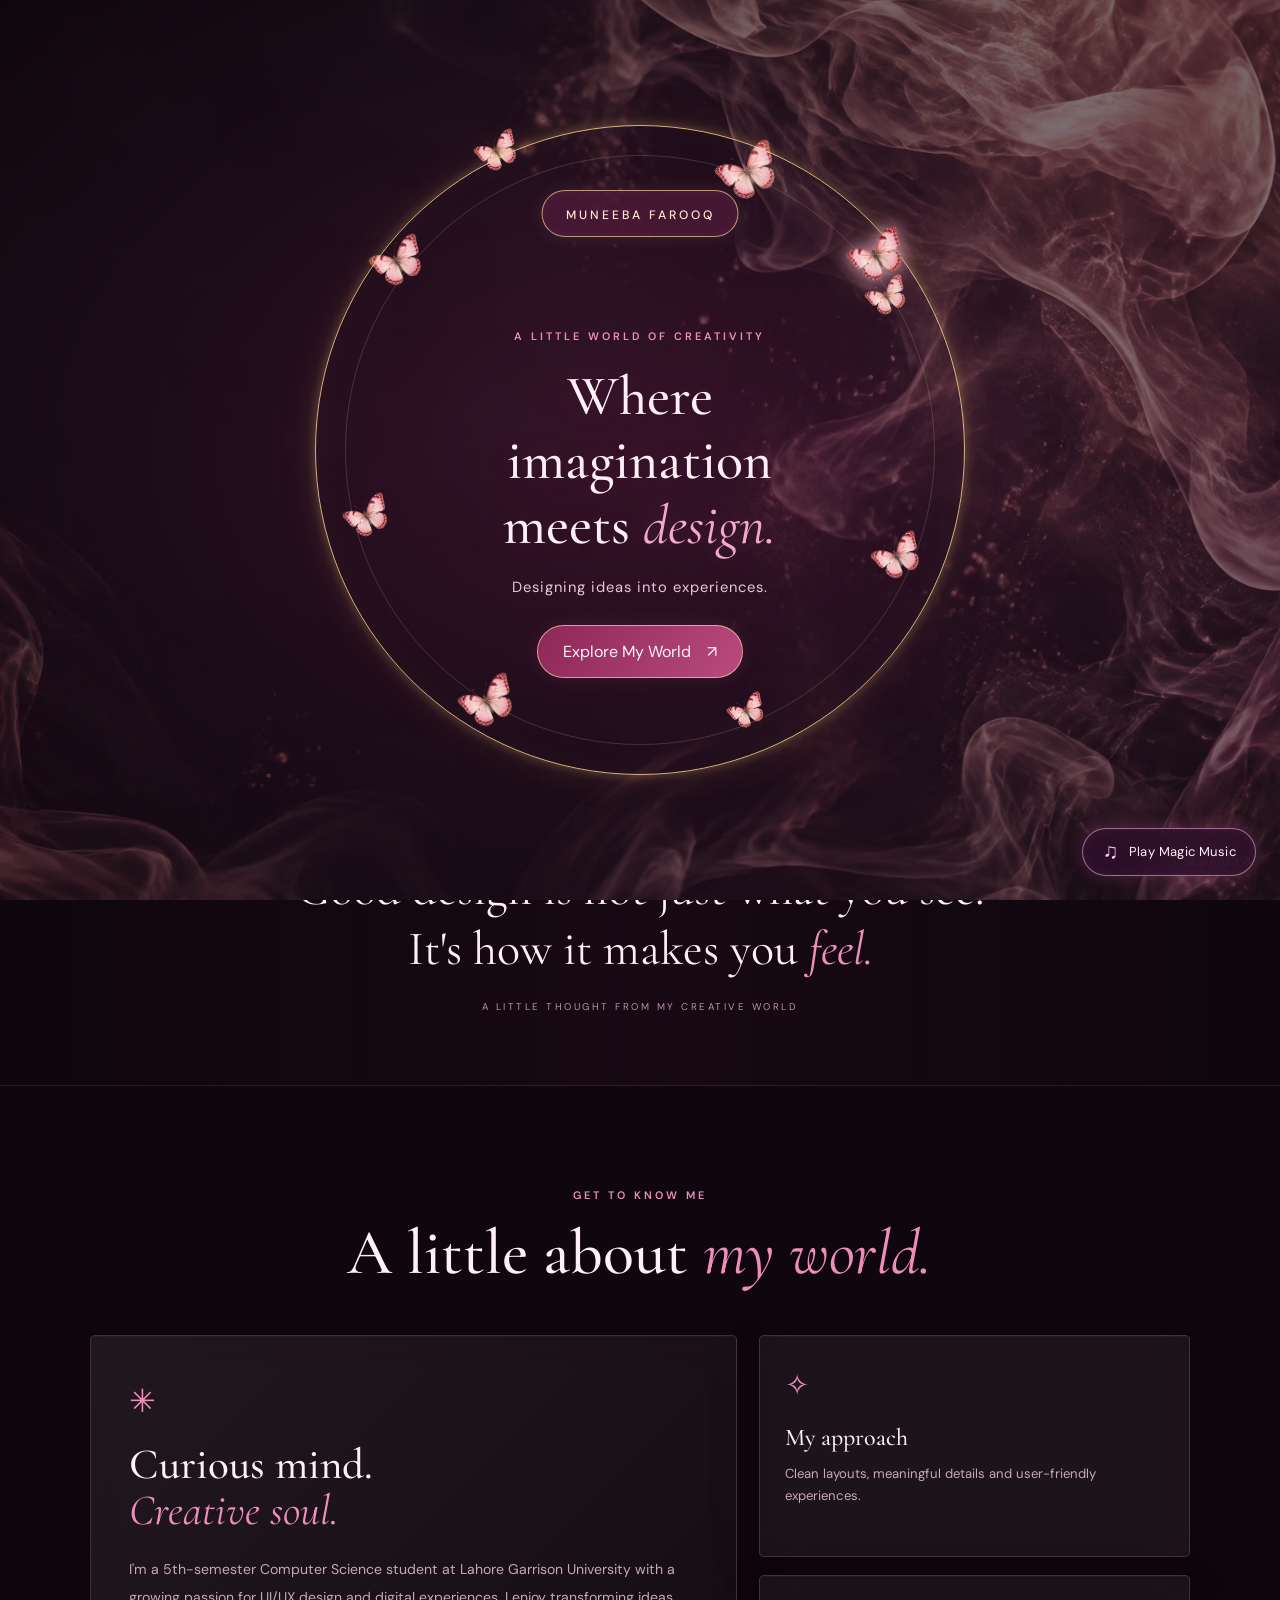
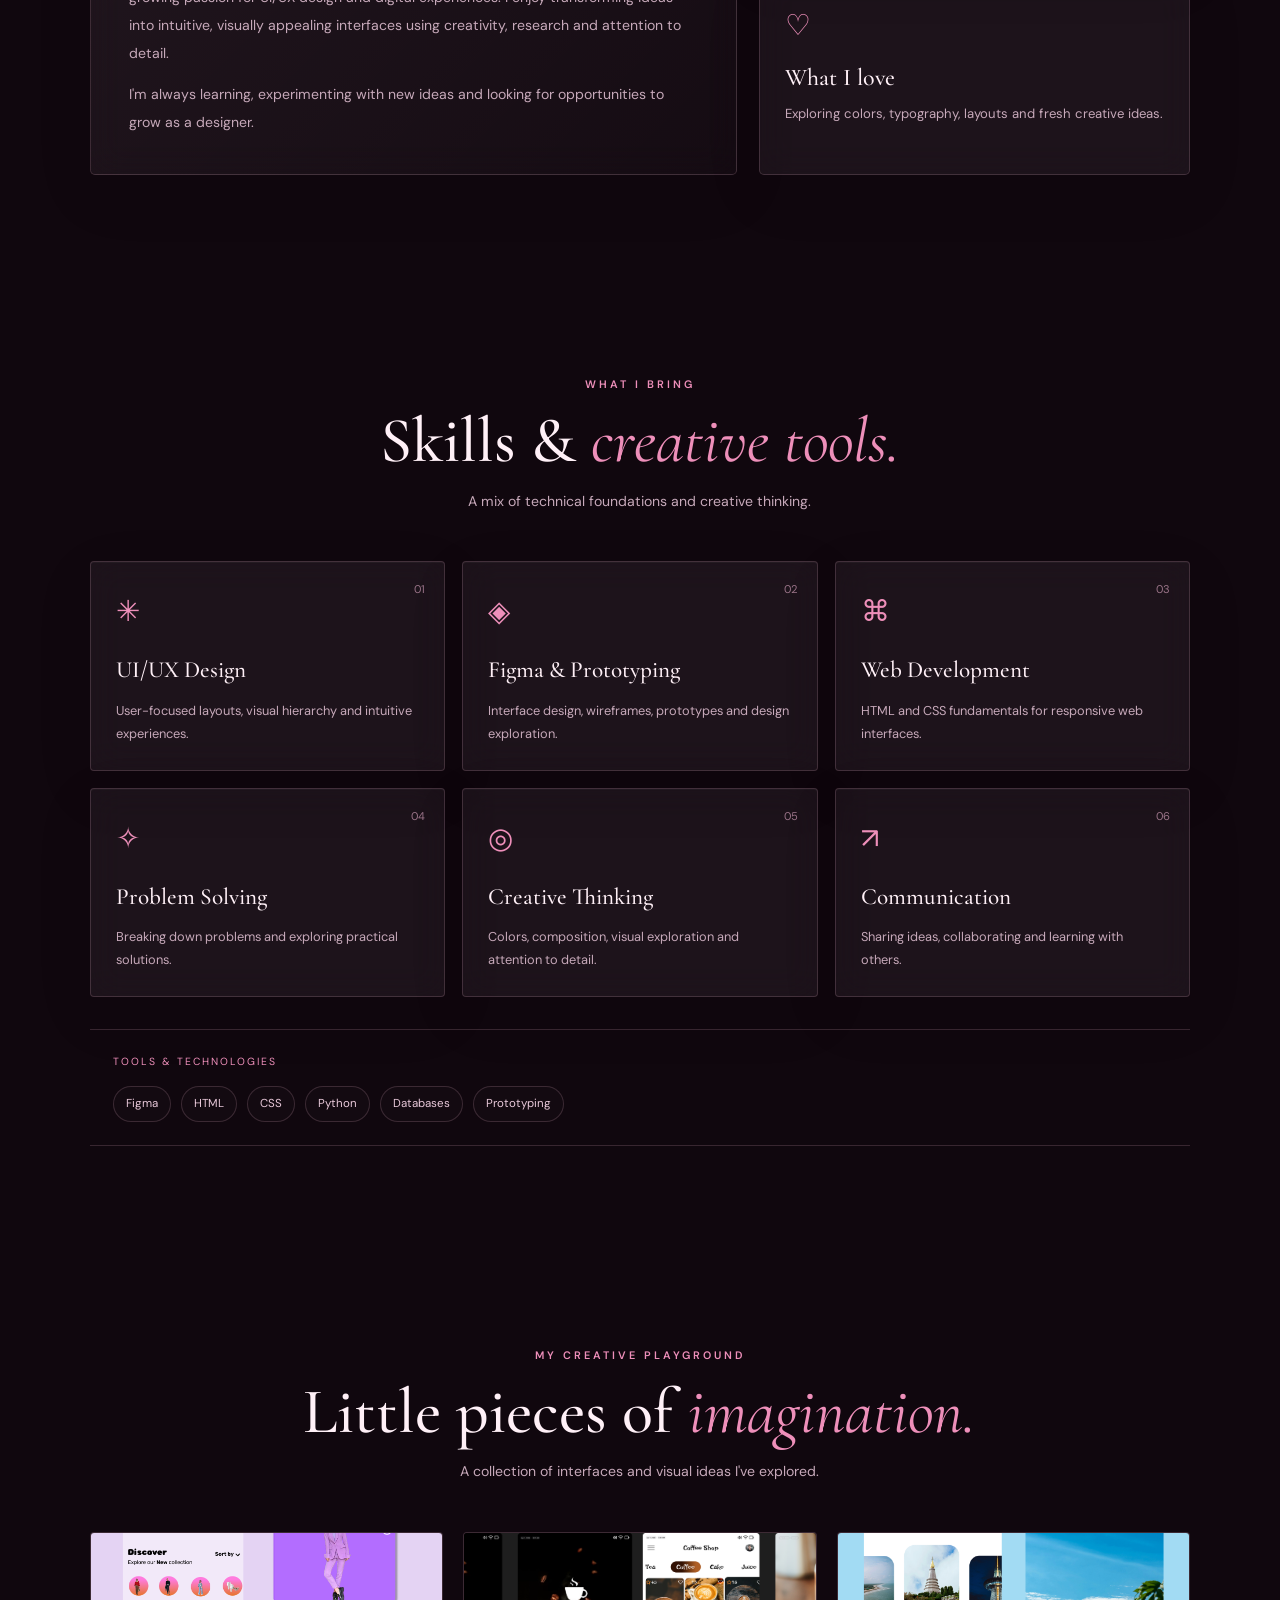
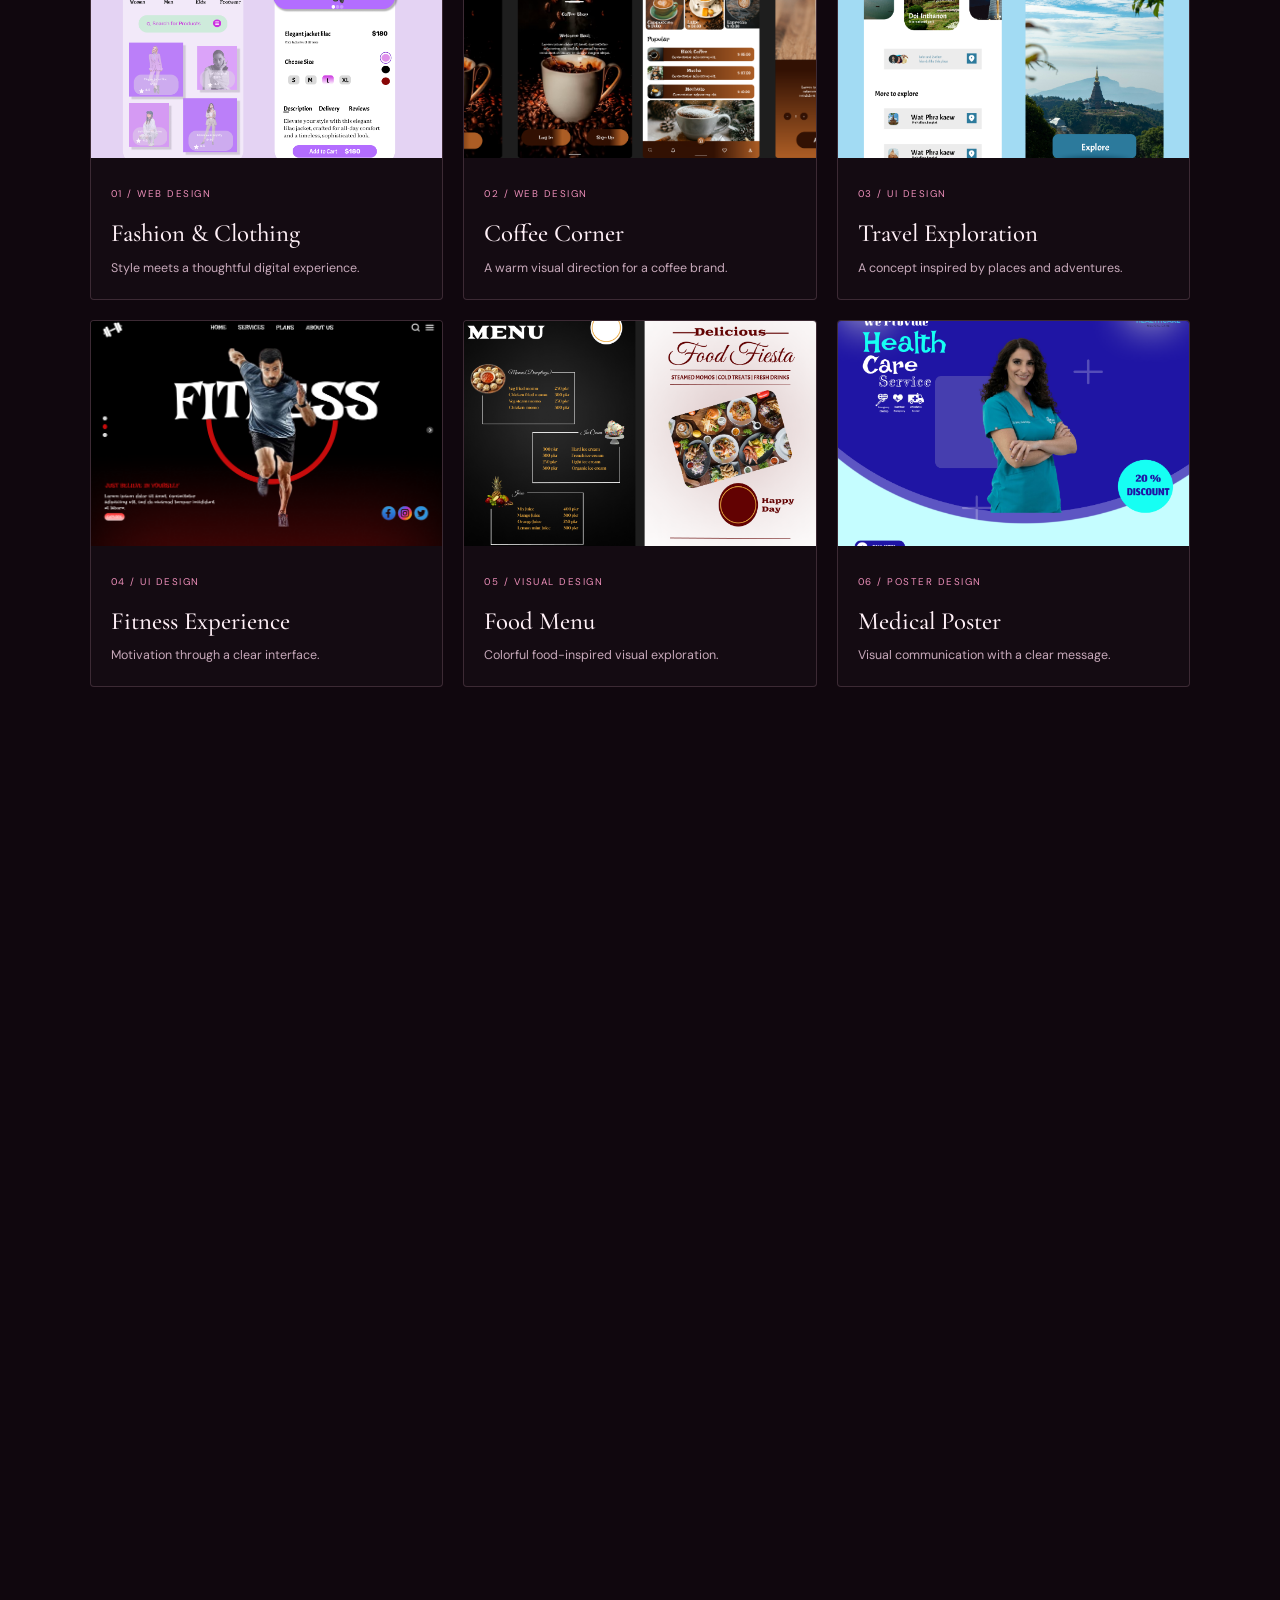
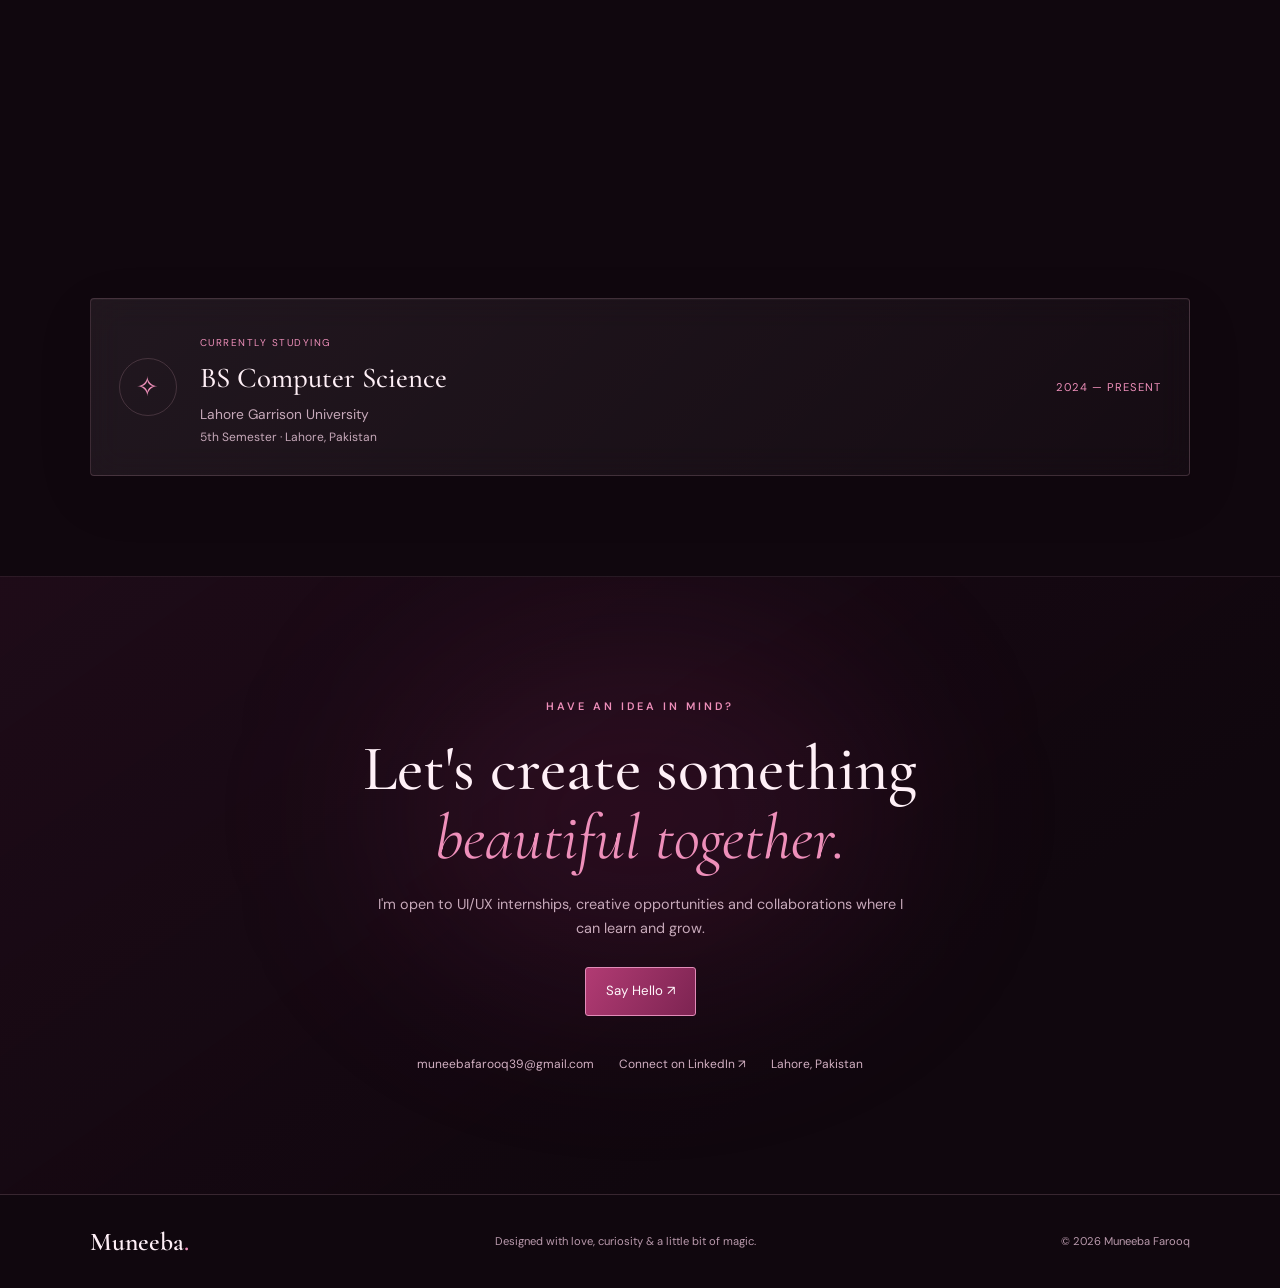
==== commit 53b20177: "Update index.html" ====
--- a/index.html
+++ b/index.html
@@ -4,17 +4,17 @@
   <meta charset="UTF-8">
   <meta name="viewport" content="width=device-width, initial-scale=1.0">
   <meta name="theme-color" content="#10070e">
+  <meta name="description" content="Muneeba Farooq — Computer Science student and UI/UX designer. Explore my designs, projects and creative work.">
   <title>Muneeba Farooq | UI/UX Designer</title>
+
   <link rel="preconnect" href="https://fonts.googleapis.com">
+  <link rel="preconnect" href="https://fonts.gstatic.com" crossorigin>
   <link href="https://fonts.googleapis.com/css2?family=Cormorant+Garamond:ital,wght@0,400;0,500;0,600;1,400;1,500&family=DM+Sans:wght@300;400;500;600;700&display=swap" rel="stylesheet">
   <link rel="stylesheet" href="style.css">
 </head>
 <body>
 
-  <!-- Actual pink smoke image -->
   <div class="smoke-background" aria-hidden="true"></div>
-
-  <!-- Actual butterfly images, animated by JavaScript -->
   <div class="butterfly-field" id="butterfly-field" aria-hidden="true"></div>
 
   <!-- Welcome intro -->
@@ -22,25 +22,41 @@
     <img src="images/pink-smoke.png" class="welcome-smoke-image" alt="" aria-hidden="true">
     <img src="images/butterfly-1.png" class="welcome-butterfly-image" alt="" aria-hidden="true">
 
-    <div class="welcome-banner">
-      <span>MUNEEBA FAROOQ</span>
+    <div class="welcome-circle">
+      <div class="welcome-banner">
+        <span>MUNEEBA FAROOQ</span>
+      </div>
+
+      <div class="welcome-content">
+        <p class="eyebrow">A LITTLE WORLD OF CREATIVITY</p>
+        <h1>Where imagination<br>meets <em>design.</em></h1>
+        <p>Designing ideas into experiences.</p>
+        <button class="explore-button" id="explore-button" type="button">
+          Explore My World <span>↗</span>
+        </button>
+      </div>
     </div>
 
-    <div class="welcome-content">
-      <p class="eyebrow">A LITTLE WORLD OF CREATIVITY</p>
-      <h1>Where imagination<br>meets <em>design.</em></h1>
-      <p>Designing ideas into experiences.</p>
-      <button class="explore-button" id="explore-button">
-        Explore My World <span>↗</span>
-      </button>
-    </div>
-
-    <button class="skip-intro" id="skip-intro">Skip intro ↗</button>
+    <button class="skip-intro" id="skip-intro" type="button">Skip intro ↗</button>
   </div>
 
+  <!-- Navigation -->
   <header class="site-header">
     <a href="#home" class="logo">Muneeba<span>.</span></a>
-    <button class="menu-toggle" id="menu-toggle" aria-label="Open navigation">☰</button>
+
+    <button
+      class="menu-toggle"
+      id="menu-toggle"
+      type="button"
+      aria-label="Open navigation"
+      aria-controls="nav-links"
+      aria-expanded="false"
+    >
+      <span></span>
+      <span></span>
+      <span></span>
+    </button>
+
     <nav class="nav-links" id="nav-links">
       <a href="#home">Home</a>
       <a href="#about">About</a>
@@ -53,141 +69,319 @@
   </header>
 
   <main>
+    <!-- Hero -->
     <section class="section hero" id="home">
       <div class="hero-copy reveal">
-        <p class="eyebrow"><span class="status-dot"></span> COMPUTER SCIENCE STUDENT & UI/UX DESIGNER</p>
+        <p class="eyebrow">
+          <span class="status-dot"></span>
+          COMPUTER SCIENCE STUDENT & UI/UX DESIGNER
+        </p>
+
         <h1>Turning ideas into<br>beautiful <em>experiences.</em></h1>
+
         <p class="hero-description">
           Hello, I'm Muneeba — a creative thinker who loves meaningful interfaces,
           thoughtful details and designs that feel as good as they look.
         </p>
+
         <div class="hero-actions">
           <a class="button button-primary" href="#designs">Explore My Work ↗</a>
           <a class="button button-glass" href="#contact">Get in Touch</a>
         </div>
-        <div class="hero-note"><span class="note-line"></span> Curiosity in mind. Creativity at heart.</div>
+
+        <div class="hero-note">
+          <span class="note-line"></span>
+          Curiosity in mind. Creativity at heart.
+        </div>
       </div>
 
       <div class="hero-visual reveal">
         <div class="photo-glow"></div>
+
         <div class="photo-frame">
           <img src="images/pic.png" alt="Muneeba Farooq" class="hero-photo">
-          ```html
-<div class="profile-butterflies">
-  <img src="images/butterfly-1.png" alt="">
-  <img src="images/butterfly-1.png" alt="">
-  <img src="images/butterfly-1.png" alt="">
-  <img src="images/butterfly-1.png" alt="">
-</div>
-
-        </div>
+
+          <div class="profile-butterflies" aria-hidden="true">
+            <img src="images/butterfly-1.png" alt="">
+            <img src="images/butterfly-1.png" alt="">
+            <img src="images/butterfly-1.png" alt="">
+            <img src="images/butterfly-1.png" alt="">
+          </div>
+        </div>
+
         <div class="photo-caption glass-card">
           <span class="caption-star">✦</span>
-          <div><strong>Designing with intention</strong><small>Every detail tells a story.</small></div>
-        </div>
+          <div>
+            <strong>Designing with intention</strong>
+            <small>Every detail tells a story.</small>
+          </div>
+        </div>
+
         <div class="orbit orbit-one"></div>
         <div class="orbit orbit-two"></div>
       </div>
     </section>
 
+    <!-- Quote -->
     <section class="quote-section reveal">
       <span class="quote-mark">“</span>
       <p>Good design is not just what you see.<br>It's how it makes you <em>feel.</em></p>
       <span class="quote-bottom">A LITTLE THOUGHT FROM MY CREATIVE WORLD</span>
     </section>
 
+    <!-- About -->
     <section class="section" id="about">
       <div class="section-heading reveal">
         <p class="eyebrow">GET TO KNOW ME</p>
         <h2>A little about <em>my world.</em></h2>
       </div>
+
       <div class="about-grid">
         <div class="about-main glass-card reveal">
           <span class="card-flower">✳</span>
           <h3>Curious mind.<br><em>Creative soul.</em></h3>
-          <p>I'm a 5th-semester Computer Science student at Lahore Garrison University with a growing passion for UI/UX design and digital experiences. I enjoy transforming ideas into intuitive, visually appealing interfaces using creativity, research and attention to detail.</p>
-          <p>I'm always learning, experimenting with new ideas and looking for opportunities to grow as a designer.</p>
-        </div>
+          <p>
+            I'm a 5th-semester Computer Science student at Lahore Garrison University
+            with a growing passion for UI/UX design and digital experiences. I enjoy
+            transforming ideas into intuitive, visually appealing interfaces using
+            creativity, research and attention to detail.
+          </p>
+          <p>
+            I'm always learning, experimenting with new ideas and looking for
+            opportunities to grow as a designer.
+          </p>
+        </div>
+
         <div class="about-side reveal">
-          <div class="mini-card glass-card"><span class="mini-icon">✧</span><h3>My approach</h3><p>Clean layouts, meaningful details and user-friendly experiences.</p></div>
-          <div class="mini-card glass-card"><span class="mini-icon">♡</span><h3>What I love</h3><p>Exploring colors, typography, layouts and fresh creative ideas.</p></div>
-        </div>
-      </div>
-    </section>
-
+          <div class="mini-card glass-card">
+            <span class="mini-icon">✧</span>
+            <h3>My approach</h3>
+            <p>Clean layouts, meaningful details and user-friendly experiences.</p>
+          </div>
+
+          <div class="mini-card glass-card">
+            <span class="mini-icon">♡</span>
+            <h3>What I love</h3>
+            <p>Exploring colors, typography, layouts and fresh creative ideas.</p>
+          </div>
+        </div>
+      </div>
+    </section>
+
+    <!-- Skills -->
     <section class="section" id="skills">
       <div class="section-heading reveal">
         <p class="eyebrow">WHAT I BRING</p>
         <h2>Skills & <em>creative tools.</em></h2>
         <p class="section-subtitle">A mix of technical foundations and creative thinking.</p>
       </div>
+
       <div class="skills-grid">
-        <article class="skill-card glass-card reveal"><span>01</span><div class="skill-symbol">✳</div><h3>UI/UX Design</h3><p>User-focused layouts, visual hierarchy and intuitive experiences.</p></article>
-        <article class="skill-card glass-card reveal"><span>02</span><div class="skill-symbol">◈</div><h3>Figma & Prototyping</h3><p>Interface design, wireframes, prototypes and design exploration.</p></article>
-        <article class="skill-card glass-card reveal"><span>03</span><div class="skill-symbol">⌘</div><h3>Web Development</h3><p>HTML and CSS fundamentals for responsive web interfaces.</p></article>
-        <article class="skill-card glass-card reveal"><span>04</span><div class="skill-symbol">✧</div><h3>Problem Solving</h3><p>Breaking down problems and exploring practical solutions.</p></article>
-        <article class="skill-card glass-card reveal"><span>05</span><div class="skill-symbol">◎</div><h3>Creative Thinking</h3><p>Colors, composition, visual exploration and attention to detail.</p></article>
-        <article class="skill-card glass-card reveal"><span>06</span><div class="skill-symbol">↗</div><h3>Communication</h3><p>Sharing ideas, collaborating and learning with others.</p></article>
-      </div>
+        <article class="skill-card glass-card reveal">
+          <span>01</span><div class="skill-symbol">✳</div>
+          <h3>UI/UX Design</h3>
+          <p>User-focused layouts, visual hierarchy and intuitive experiences.</p>
+        </article>
+
+        <article class="skill-card glass-card reveal">
+          <span>02</span><div class="skill-symbol">◈</div>
+          <h3>Figma & Prototyping</h3>
+          <p>Interface design, wireframes, prototypes and design exploration.</p>
+        </article>
+
+        <article class="skill-card glass-card reveal">
+          <span>03</span><div class="skill-symbol">⌘</div>
+          <h3>Web Development</h3>
+          <p>HTML and CSS fundamentals for responsive web interfaces.</p>
+        </article>
+
+        <article class="skill-card glass-card reveal">
+          <span>04</span><div class="skill-symbol">✧</div>
+          <h3>Problem Solving</h3>
+          <p>Breaking down problems and exploring practical solutions.</p>
+        </article>
+
+        <article class="skill-card glass-card reveal">
+          <span>05</span><div class="skill-symbol">◎</div>
+          <h3>Creative Thinking</h3>
+          <p>Colors, composition, visual exploration and attention to detail.</p>
+        </article>
+
+        <article class="skill-card glass-card reveal">
+          <span>06</span><div class="skill-symbol">↗</div>
+          <h3>Communication</h3>
+          <p>Sharing ideas, collaborating and learning with others.</p>
+        </article>
+      </div>
+
       <div class="tool-strip reveal">
         <span>TOOLS & TECHNOLOGIES</span>
-        <div class="tool-list"><b>Figma</b><b>HTML</b><b>CSS</b><b>Python</b><b>Databases</b><b>Prototyping</b></div>
-      </div>
-    </section>
-
+        <div class="tool-list">
+          <b>Figma</b><b>HTML</b><b>CSS</b><b>Python</b><b>Databases</b><b>Prototyping</b>
+        </div>
+      </div>
+    </section>
+
+    <!-- Designs -->
     <section class="section" id="designs">
       <div class="section-heading reveal">
         <p class="eyebrow">MY CREATIVE PLAYGROUND</p>
         <h2>Little pieces of <em>imagination.</em></h2>
         <p class="section-subtitle">A collection of interfaces and visual ideas I've explored.</p>
       </div>
+
       <div class="design-grid">
-        <article class="design-card reveal"><div class="design-image"><img src="images/clothing.png" alt="Clothing website design" loading="lazy"></div><div class="design-info"><span>01 / WEB DESIGN</span><h3>Fashion & Clothing</h3><p>Style meets a thoughtful digital experience.</p></div></article>
-        <article class="design-card reveal"><div class="design-image"><img src="images/coffee.png" alt="Coffee website design" loading="lazy"></div><div class="design-info"><span>02 / WEB DESIGN</span><h3>Coffee Corner</h3><p>A warm visual direction for a coffee brand.</p></div></article>
-        <article class="design-card reveal"><div class="design-image"><img src="images/travel.png" alt="Travel website design" loading="lazy"></div><div class="design-info"><span>03 / UI DESIGN</span><h3>Travel Exploration</h3><p>A concept inspired by places and adventures.</p></div></article>
-        <article class="design-card reveal"><div class="design-image"><img src="images/fitness.png" alt="Fitness interface design" loading="lazy"></div><div class="design-info"><span>04 / UI DESIGN</span><h3>Fitness Experience</h3><p>Motivation through a clear interface.</p></div></article>
-        <article class="design-card reveal"><div class="design-image"><img src="images/food-menu.png" alt="Food menu design" loading="lazy"></div><div class="design-info"><span>05 / VISUAL DESIGN</span><h3>Food Menu</h3><p>Colorful food-inspired visual exploration.</p></div></article>
-        <article class="design-card reveal"><div class="design-image"><img src="images/medical-poster.png" alt="Medical poster design" loading="lazy"></div><div class="design-info"><span>06 / POSTER DESIGN</span><h3>Medical Poster</h3><p>Visual communication with a clear message.</p></div></article>
-        <article class="design-card reveal"><div class="design-image"><img src="images/chatbot.png" alt="TripMate chatbot interface" loading="lazy"></div><div class="design-info"><span>07 / FIGMA PROTOTYPE</span><h3>TripMate AI</h3><p>A chatbot concept for smarter travel planning.</p></div></article>
-        <article class="design-card reveal"><div class="design-image video-cover"><video controls preload="metadata" poster="images/food-menu.png"><source src="images/pizza-prototype.mp4" type="video/mp4">Your browser does not support video.</video></div><div class="design-info"><span>08 / PROTOTYPE</span><h3>Interactive Prototype</h3><p>A look at interaction and motion in a design concept.</p></div></article>
-      </div>
-    </section>
-
+        <article class="design-card reveal">
+          <div class="design-image"><img src="images/clothing.png" alt="Clothing website design" loading="lazy"></div>
+          <div class="design-info"><span>01 / WEB DESIGN</span><h3>Fashion & Clothing</h3><p>Style meets a thoughtful digital experience.</p></div>
+        </article>
+
+        <article class="design-card reveal">
+          <div class="design-image"><img src="images/coffee.png" alt="Coffee website design" loading="lazy"></div>
+          <div class="design-info"><span>02 / WEB DESIGN</span><h3>Coffee Corner</h3><p>A warm visual direction for a coffee brand.</p></div>
+        </article>
+
+        <article class="design-card reveal">
+          <div class="design-image"><img src="images/travel.png" alt="Travel website design" loading="lazy"></div>
+          <div class="design-info"><span>03 / UI DESIGN</span><h3>Travel Exploration</h3><p>A concept inspired by places and adventures.</p></div>
+        </article>
+
+        <article class="design-card reveal">
+          <div class="design-image"><img src="images/fitness.png" alt="Fitness interface design" loading="lazy"></div>
+          <div class="design-info"><span>04 / UI DESIGN</span><h3>Fitness Experience</h3><p>Motivation through a clear interface.</p></div>
+        </article>
+
+        <article class="design-card reveal">
+          <div class="design-image"><img src="images/food-menu.png" alt="Food menu design" loading="lazy"></div>
+          <div class="design-info"><span>05 / VISUAL DESIGN</span><h3>Food Menu</h3><p>Colorful food-inspired visual exploration.</p></div>
+        </article>
+
+        <article class="design-card reveal">
+          <div class="design-image"><img src="images/medical-poster.png" alt="Medical poster design" loading="lazy"></div>
+          <div class="design-info"><span>06 / POSTER DESIGN</span><h3>Medical Poster</h3><p>Visual communication with a clear message.</p></div>
+        </article>
+
+        <article class="design-card reveal">
+          <div class="design-image"><img src="images/chatbot.png" alt="TripMate chatbot interface" loading="lazy"></div>
+          <div class="design-info"><span>07 / FIGMA PROTOTYPE</span><h3>TripMate AI</h3><p>A chatbot concept for smarter travel planning.</p></div>
+        </article>
+
+        <article class="design-card reveal">
+          <div class="design-image video-cover">
+            <video controls preload="metadata" poster="images/food-menu.png">
+              <source src="images/pizza-prototype.mp4" type="video/mp4">
+              Your browser does not support video.
+            </video>
+          </div>
+          <div class="design-info"><span>08 / PROTOTYPE</span><h3>Interactive Prototype</h3><p>A look at interaction and motion in a design concept.</p></div>
+        </article>
+      </div>
+    </section>
+
+    <!-- Projects -->
     <section class="section" id="projects">
-      <div class="section-heading reveal"><p class="eyebrow">FROM IDEAS TO PROJECTS</p><h2>Things I've <em>worked on.</em></h2></div>
+      <div class="section-heading reveal">
+        <p class="eyebrow">FROM IDEAS TO PROJECTS</p>
+        <h2>Things I've <em>worked on.</em></h2>
+      </div>
+
       <div class="projects-grid">
-        <article class="project-card glass-card reveal"><div class="project-image"><img src="images/student-portal.png" alt="Student portal project" loading="lazy"></div><div class="project-body"><span class="project-tag">HCI / WEB INTERFACE</span><h3>Student Portal Website</h3><p>A student-focused interface concept designed to make academic information easier to access.</p><div class="tag-row"><span>UI Design</span><span>HTML</span><span>CSS</span></div></div></article>
-        <article class="project-card glass-card reveal"><div class="project-image"><img src="images/internship.png" alt="Online internship portal" loading="lazy"></div><div class="project-body"><span class="project-tag">DATABASE PROJECT</span><h3>Online Internship Portal</h3><p>A portal concept for internship listings, student applications and application status tracking.</p><div class="tag-row"><span>Database</span><span>Application Tracking</span></div></div></article>
-        <article class="project-card glass-card reveal"><div class="project-image"><img src="images/fleet-command.png" alt="Fleet Command System" loading="lazy"></div><div class="project-body"><span class="project-tag">HACKATHON PROJECT</span><h3>Fleet Command System</h3><p>A project concept exploring organized fleet operations and a clear system workflow.</p><div class="tag-row"><span>Teamwork</span><span>Problem Solving</span></div></div></article>
-
-      </div>
-    </section>
-
+        <article class="project-card glass-card reveal">
+          <div class="project-image"><img src="images/student-portal.png" alt="Student portal project" loading="lazy"></div>
+          <div class="project-body">
+            <span class="project-tag">HCI / WEB INTERFACE</span>
+            <h3>Student Portal Website</h3>
+            <p>A student-focused interface concept designed to make academic information easier to access.</p>
+            <div class="tag-row"><span>UI Design</span><span>HTML</span><span>CSS</span></div>
+          </div>
+        </article>
+
+        <article class="project-card glass-card reveal">
+          <div class="project-image"><img src="images/internship.png" alt="Online internship portal" loading="lazy"></div>
+          <div class="project-body">
+            <span class="project-tag">DATABASE PROJECT</span>
+            <h3>Online Internship Portal</h3>
+            <p>A portal concept for internship listings, student applications and application status tracking.</p>
+            <div class="tag-row"><span>Database</span><span>Application Tracking</span></div>
+          </div>
+        </article>
+
+        <article class="project-card glass-card reveal">
+          <div class="project-image"><img src="images/fleet-command.png" alt="Fleet Command System" loading="lazy"></div>
+          <div class="project-body">
+            <span class="project-tag">HACKATHON PROJECT</span>
+            <h3>Fleet Command System</h3>
+            <p>A project concept exploring organized fleet operations and a clear system workflow.</p>
+            <div class="tag-row"><span>Teamwork</span><span>Problem Solving</span></div>
+          </div>
+        </article>
+      </div>
+    </section>
+
+    <!-- Certificates -->
     <section class="section" id="certificates">
-      <div class="section-heading reveal"><p class="eyebrow">LEARNING NEVER STOPS</p><h2>My learning <em>milestones.</em></h2></div>
+      <div class="section-heading reveal">
+        <p class="eyebrow">LEARNING NEVER STOPS</p>
+        <h2>My learning <em>milestones.</em></h2>
+      </div>
+
       <div class="certificate-grid">
-        <article class="certificate-card glass-card reveal"><img src="images/internship-certificate.png" alt="Internship certificate" loading="lazy"><div><span>01 / EXPERIENCE</span><h3>Internship Certificate</h3><p>A milestone in my professional learning journey.</p></div></article>
-        <article class="certificate-card glass-card reveal"><img src="images/ai-course.png" alt="AI course certificate" loading="lazy"><div><span>02 / COURSE</span><h3>Artificial Intelligence</h3><p>Exploring AI concepts and emerging technologies.</p></div></article>
-        <article class="certificate-card glass-card reveal"><img src="images/computer-course.png" alt="Computer course certificate" loading="lazy"><div><span>03 / COURSE</span><h3>Computer Course</h3><p>Building my foundation in computing and technology.</p></div></article>
-      </div>
-    </section>
-
+        <article class="certificate-card glass-card reveal">
+          <img src="images/internship-certificate.png" alt="Internship certificate" loading="lazy">
+          <div><span>01 / EXPERIENCE</span><h3>Internship Certificate</h3><p>A milestone in my professional learning journey.</p></div>
+        </article>
+
+        <article class="certificate-card glass-card reveal">
+          <img src="images/ai-course.png" alt="AI course certificate" loading="lazy">
+          <div><span>02 / COURSE</span><h3>Artificial Intelligence</h3><p>Exploring AI concepts and emerging technologies.</p></div>
+        </article>
+
+        <article class="certificate-card glass-card reveal">
+          <img src="images/computer-course.png" alt="Computer course certificate" loading="lazy">
+          <div><span>03 / COURSE</span><h3>Computer Course</h3><p>Building my foundation in computing and technology.</p></div>
+        </article>
+      </div>
+    </section>
+
+    <!-- Education -->
     <section class="section" id="education">
-      <div class="section-heading reveal"><p class="eyebrow">MY JOURNEY SO FAR</p><h2>Learning, growing, <em>creating.</em></h2></div>
+      <div class="section-heading reveal">
+        <p class="eyebrow">MY JOURNEY SO FAR</p>
+        <h2>Learning, growing, <em>creating.</em></h2>
+      </div>
+
       <div class="education-card glass-card reveal">
         <div class="education-icon">✧</div>
-        <div><span class="project-tag">CURRENTLY STUDYING</span><h3>BS Computer Science</h3><p>Lahore Garrison University</p><p class="muted">5th Semester · Lahore, Pakistan</p></div>
+        <div>
+          <span class="project-tag">CURRENTLY STUDYING</span>
+          <h3>BS Computer Science</h3>
+          <p>Lahore Garrison University</p>
+          <p class="muted">5th Semester · Lahore, Pakistan</p>
+        </div>
         <span class="education-year">2024 — PRESENT</span>
       </div>
     </section>
 
+    <!-- Contact -->
     <section class="contact-section section" id="contact">
       <div class="contact-glow"></div>
+
       <div class="contact-content reveal">
         <p class="eyebrow">HAVE AN IDEA IN MIND?</p>
         <h2>Let's create something<br><em>beautiful together.</em></h2>
         <p>I'm open to UI/UX internships, creative opportunities and collaborations where I can learn and grow.</p>
-        <a class="button button-primary" href="mailto:muneebafarooq39@gmail.com">Say Hello ↗</a>
+
+       
+<a
+  class="button button-primary"
+  href="https://mail.google.com/mail/?view=cm&fs=1&to=muneebafarooq39@gmail.com"
+  target="_blank"
+  rel="noopener noreferrer"
+>
+  Say Hello ↗
+</a>
+
+
         <div class="contact-details">
           <a href="mailto:muneebafarooq39@gmail.com">muneebafarooq39@gmail.com</a>
           <a href="https://www.linkedin.com/in/muneeba-farooq-b085493a7/" target="_blank" rel="noopener noreferrer">Connect on LinkedIn ↗</a>
@@ -203,7 +397,23 @@
     <span>© <span id="current-year"></span> Muneeba Farooq</span>
   </footer>
 
-  <button class="back-to-top" id="back-to-top" aria-label="Back to top">↑</button>
-  <script src="script.js"></script>
+  <button class="back-to-top" id="back-to-top" type="button" aria-label="Back to top">↑</button>
+  
+<audio id="background-music" loop preload="none">
+    <source src="images/fairy-music.mp3" type="audio/mpeg">
+</audio>
+
+<button
+    class="music-toggle"
+    id="music-toggle"
+    type="button"
+    aria-label="Play background music"
+    aria-pressed="false"
+>
+    <span class="music-icon" aria-hidden="true">♫</span>
+    <span class="music-label">Play Magic Music</span>
+</button>
+
+<script src="script.js"></script>
 </body>
 </html>
--- a/style.css
+++ b/style.css
@@ -955,3 +955,1066 @@
   width: 40px;
   animation-delay: -3s;
 }
+/* ===== PROPER MOBILE HAMBURGER NAVBAR ===== */
+
+.menu-toggle {
+  display: none;
+}
+
+@media screen and (max-width: 760px) {
+
+  header.site-header {
+    position: sticky;
+    top: 0;
+    z-index: 9999;
+    width: 100%;
+    min-height: 64px;
+    padding: 10px 18px;
+    display: flex;
+    align-items: center;
+    justify-content: space-between;
+    gap: 12px;
+    background: rgba(23, 10, 20, 0.96);
+    border-bottom: 1px solid rgba(232, 175, 201, 0.25);
+    backdrop-filter: blur(18px);
+    -webkit-backdrop-filter: blur(18px);
+  }
+
+  header.site-header .logo {
+    display: inline-block;
+    font-size: 23px;
+    margin: 0;
+    padding: 0;
+    flex-shrink: 0;
+  }
+
+  header.site-header .menu-toggle {
+    display: flex !important;
+    align-items: center;
+    justify-content: center;
+    width: 40px;
+    height: 40px;
+    padding: 0;
+    margin-left: auto;
+    color: #f6d6e5;
+    background: rgba(255, 255, 255, 0.06);
+    border: 1px solid rgba(232, 175, 201, 0.4);
+    border-radius: 12px;
+    font-size: 23px;
+    line-height: 1;
+    cursor: pointer;
+    flex-shrink: 0;
+    position: relative;
+    z-index: 10001;
+  }
+
+  header.site-header nav.nav-links {
+    display: flex !important;
+    position: absolute;
+    top: calc(100% + 8px);
+    left: 12px;
+    right: 12px;
+    width: auto;
+    height: auto;
+    max-height: calc(100dvh - 90px);
+    overflow-y: auto;
+    flex-direction: column;
+    align-items: stretch;
+    justify-content: flex-start;
+    gap: 3px;
+    padding: 12px;
+    margin: 0;
+    background: rgba(30, 13, 26, 0.98);
+    border: 1px solid rgba(232, 175, 201, 0.3);
+    border-radius: 17px;
+    box-shadow: 0 16px 40px rgba(0, 0, 0, 0.4);
+    opacity: 0;
+    visibility: hidden;
+    pointer-events: none;
+    transform: translateY(-8px);
+    transition: opacity 0.22s ease, transform 0.22s ease,
+                visibility 0.22s ease;
+  }
+
+  header.site-header nav.nav-links.mobile-open {
+    opacity: 1;
+    visibility: visible;
+    pointer-events: auto;
+    transform: translateY(0);
+  }
+
+  header.site-header nav.nav-links a {
+    display: block;
+    width: 100%;
+    padding: 12px 14px;
+    margin: 0;
+    color: #f5dfeb;
+    font-size: 14px;
+    line-height: 1.4;
+    text-align: left;
+    text-decoration: none;
+    border-radius: 10px;
+  }
+
+  header.site-header nav.nav-links a:hover,
+  header.site-header nav.nav-links a:focus {
+    background: rgba(185, 74, 125, 0.2);
+    color: #fff0f7;
+  }
+
+  header.site-header nav.nav-links .nav-contact {
+    margin-top: 5px;
+    text-align: center;
+    border: 1px solid rgba(232, 175, 201, 0.3);
+    background: rgba(185, 74, 125, 0.15);
+  }
+
+  html {
+    scroll-padding-top: 75px;
+  }
+
+  section[id] {
+    scroll-margin-top: 75px;
+  }
+}
+
+/* ===== SMALLER WELCOME CIRCLE ON PHONES ===== */
+
+@media screen and (max-width: 600px) {
+
+  .welcome-screen {
+    min-height: 100svh;
+    padding: 30px 16px;
+    overflow: hidden;
+  }
+
+  .welcome-screen::before,
+  .welcome-screen::after {
+    width: min(84vw, 340px);
+    height: min(84vw, 340px);
+    max-width: 340px;
+    max-height: 340px;
+    left: 50%;
+    top: 50%;
+    transform: translate(-50%, -50%);
+  }
+
+  .welcome-content {
+    position: relative;
+    z-index: 2;
+    width: 100%;
+    max-width: 320px;
+    margin: 0 auto;
+    padding: 22px 12px;
+    text-align: center;
+    overflow-wrap: break-word;
+  }
+
+  .welcome-content h1 {
+    max-width: 100%;
+    font-size: clamp(27px, 7.5vw, 36px);
+    line-height: 1.15;
+    letter-spacing: -0.8px;
+    overflow-wrap: break-word;
+  }
+
+  .welcome-content p {
+    max-width: 260px;
+    margin-left: auto;
+    margin-right: auto;
+    font-size: 13px;
+    line-height: 1.6;
+  }
+
+  .welcome-content a,
+  .welcome-content button {
+    max-width: 100%;
+  }
+}
+/* ===== MOBILE FIX: NAVBAR + FULL PAGE ===== */
+
+@media screen and (max-width: 760px) {
+
+  html {
+    overflow-x: clip;
+    scroll-padding-top: 75px;
+  }
+
+  body {
+    width: 100%;
+    max-width: 100%;
+    overflow-x: clip;
+  }
+
+  /* Compact top navigation */
+  header.site-header {
+    position: sticky;
+    top: 0;
+    z-index: 9999;
+    min-height: 58px;
+    padding: 8px 15px;
+    display: flex;
+    align-items: center;
+    justify-content: space-between;
+    gap: 10px;
+    background: rgba(23, 10, 20, 0.97);
+    backdrop-filter: blur(16px);
+  }
+
+  header.site-header .logo {
+    font-size: 21px !important;
+    line-height: 1.2;
+  }
+
+  #menu-toggle {
+    display: flex !important;
+    width: 38px;
+    height: 38px;
+    padding: 0;
+    align-items: center;
+    justify-content: center;
+    flex-shrink: 0;
+    font-size: 22px;
+    color: #f6d6e5;
+    background: rgba(255,255,255,.07);
+    border: 1px solid rgba(232,175,201,.4);
+    border-radius: 10px;
+    cursor: pointer;
+    position: relative;
+    z-index: 10001;
+  }
+
+  #nav-links {
+    display: flex !important;
+    flex-direction: column !important;
+    align-items: stretch !important;
+    gap: 3px !important;
+    position: absolute !important;
+    top: calc(100% + 7px) !important;
+    left: 12px !important;
+    right: 12px !important;
+    width: auto !important;
+    height: auto !important;
+    max-height: 75vh;
+    overflow-y: auto;
+    padding: 12px !important;
+    margin: 0 !important;
+    background: rgba(30,13,26,.99);
+    border: 1px solid rgba(232,175,201,.35);
+    border-radius: 15px;
+    box-shadow: 0 14px 35px rgba(0,0,0,.4);
+    opacity: 0;
+    visibility: hidden;
+    pointer-events: none;
+    transform: translateY(-5px);
+    transition: opacity .2s ease, transform .2s ease,
+                visibility .2s ease;
+  }
+
+  #nav-links.mobile-open {
+    opacity: 1 !important;
+    visibility: visible !important;
+    pointer-events: auto !important;
+    transform: translateY(0);
+  }
+
+  #nav-links a {
+    display: block !important;
+    width: 100% !important;
+    padding: 11px 13px !important;
+    margin: 0 !important;
+    font-size: 13px !important;
+    line-height: 1.4;
+    text-align: left;
+  }
+
+  #nav-links .nav-contact {
+    text-align: center !important;
+  }
+
+  /* Smaller welcome section */
+  .welcome-screen {
+    min-height: 100svh;
+    min-height: 100vh;
+    padding: 22px 14px !important;
+    display: flex;
+    align-items: center;
+    justify-content: center;
+    overflow: hidden;
+  }
+
+  .welcome-content {
+    width: 100% !important;
+    max-width: 290px !important;
+    padding: 15px 10px !important;
+    margin: 0 auto !important;
+    text-align: center;
+    overflow-wrap: anywhere;
+    position: relative;
+    z-index: 2;
+  }
+
+  .welcome-content h1 {
+    max-width: 100%;
+    font-size: clamp(25px, 7vw, 32px) !important;
+    line-height: 1.13 !important;
+    letter-spacing: -0.6px !important;
+    overflow-wrap: anywhere;
+  }
+
+  .welcome-content p {
+    max-width: 240px;
+    margin: 10px auto !important;
+    font-size: 12px !important;
+    line-height: 1.55 !important;
+  }
+
+  .welcome-content a,
+  .welcome-content button {
+    max-width: 100%;
+    font-size: 12px !important;
+    padding: 10px 16px !important;
+  }
+
+  /* Keep the welcome circle inside the phone */
+  .welcome-screen::before,
+  .welcome-screen::after {
+    width: min(78vw, 290px) !important;
+    height: min(78vw, 290px) !important;
+    max-width: 290px;
+    max-height: 290px;
+  }
+
+  /* Scale headings throughout the portfolio */
+  main h1 {
+    font-size: clamp(27px, 7vw, 35px) !important;
+    line-height: 1.2;
+  }
+
+  main h2 {
+    font-size: clamp(23px, 6vw, 29px) !important;
+    line-height: 1.25;
+  }
+
+  main h3 {
+    font-size: 17px !important;
+    line-height: 1.35;
+  }
+
+  main p,
+  main li {
+    font-size: 13px;
+    line-height: 1.65;
+  }
+
+  main section {
+    padding: 45px 17px !important;
+    scroll-margin-top: 68px;
+  }
+
+  /* Prevent images and cards from overflowing */
+  main img {
+    max-width: 100%;
+    height: auto;
+  }
+
+  main .photo-frame,
+  main .hero-visual {
+    max-width: 100%;
+  }
+
+  main .project-card,
+  main .certificate-card,
+  main .design-card,
+  main .skill-card {
+    min-width: 0;
+    max-width: 100%;
+  }
+
+  main .projects-grid,
+  main .certificates-grid,
+  main .designs-grid,
+  main .skills-grid {
+    grid-template-columns: minmax(0, 1fr) !important;
+    gap: 16px !important;
+  }
+
+  main .hero-content,
+  main .hero-visual,
+  main .about-content,
+  main .about-image {
+    min-width: 0;
+    max-width: 100%;
+  }
+
+  main .hero-content {
+    padding: 12px 0;
+  }
+
+  main .hero-visual {
+    margin: 20px auto;
+  }
+
+  main input,
+  main textarea,
+  main select {
+    max-width: 100%;
+    font-size: 14px;
+  }
+
+@media screen and (max-width: 380px) {
+  .welcome-content {
+    max-width: 255px !important;
+  }
+
+  .welcome-content h1 {
+    font-size: 24px !important;
+  }
+
+  .welcome-screen::before,
+  .welcome-screen::after {
+    width: 76vw !important;
+    height: 76vw !important;
+  }
+
+  main section {
+    padding: 35px 13px !important;
+  }
+    }
+}
+
+/* MOBILE RESPONSIVE FIX — preserves the original design */
+
+*,
+*::before,
+*::after {
+  box-sizing: border-box;
+}
+
+html {
+  width: 100%;
+  max-width: 100%;
+  overflow-x: clip;
+  scroll-behavior: smooth;
+}
+
+body {
+  width: 100%;
+  max-width: 100%;
+  overflow-x: clip;
+}
+
+img {
+  max-width: 100%;
+}
+
+@media screen and (max-width: 760px) {
+  .site-header {
+    width: 100%;
+    max-width: 100%;
+    padding: 12px 16px;
+    gap: 10px;
+  }
+
+  .hero,
+  .about-grid,
+  .skills-grid,
+  .design-grid,
+  .projects-grid,
+  .certificate-grid {
+    min-width: 0;
+    max-width: 100%;
+  }
+
+  .hero-copy,
+  .hero-visual,
+  .photo-frame {
+    min-width: 0;
+    max-width: 100%;
+  }
+
+  .hero-photo {
+    display: block;
+    width: 100%;
+    height: 100%;
+    object-fit: cover;
+  }
+
+  .welcome-screen {
+    width: 100%;
+    max-width: 100vw;
+    overflow: hidden;
+    padding: 16px;
+  }
+
+  .welcome-content {
+    width: min(100%, 340px);
+    max-width: 100%;
+    min-width: 0;
+    margin-inline: auto;
+  }
+
+  .welcome-content img {
+    max-width: 100%;
+    height: auto;
+  }
+
+  .welcome-content h1,
+  .welcome-content p {
+    max-width: 100%;
+    overflow-wrap: anywhere;
+  }
+
+  main section {
+    max-width: 100%;
+    overflow-wrap: break-word;
+  }
+
+  .design-grid,
+  .projects-grid,
+  .certificate-grid,
+  .skills-grid {
+    grid-template-columns: minmax(0, 1fr);
+  }
+
+  .design-grid > *,
+  .projects-grid > *,
+  .certificate-grid > *,
+  .skills-grid > * {
+    min-width: 0;
+    max-width: 100%;
+  }
+
+  main input,
+  main textarea,
+  main select,
+  main button {
+    max-width: 100%;
+  }
+}
+
+@media screen and (max-width: 380px) {
+  .site-header {
+    padding-inline: 12px;
+  }
+
+  .welcome-screen {
+    padding: 10px;
+  }
+
+  .welcome-content {
+    width: min(100%, 290px);
+  }
+
+  main section {
+    padding-inline: 13px;
+  }
+}
+
+/* FINAL MOBILE FIXES */
+
+@media screen and (max-width: 760px) {
+
+  /* Welcome circle: keep every element inside */
+  .welcome-circle {
+    width: min(78vw, 340px);
+    height: auto;
+    aspect-ratio: 1 / 1;
+    overflow: hidden;
+  }
+
+  .welcome-banner {
+    position: absolute;
+    top: 15%;
+    left: 50%;
+    transform: translateX(-50%);
+    width: 68%;
+    max-width: 68%;
+    text-align: center;
+    white-space: normal;
+  }
+
+  .welcome-banner span {
+    font-size: clamp(8px, 2.1vw, 10px);
+    letter-spacing: 1px;
+    overflow-wrap: anywhere;
+  }
+
+  .welcome-content {
+    position: absolute;
+    top: 29%;
+    left: 50%;
+    transform: translateX(-50%);
+    width: 72%;
+    max-width: 72%;
+    margin: 0;
+    padding: 0;
+    text-align: center;
+  }
+
+  .welcome-content .eyebrow {
+    font-size: clamp(7px, 1.8vw, 9px);
+    letter-spacing: 1px;
+    line-height: 1.4;
+    margin: 0 0 7px;
+  }
+
+  .welcome-content h1 {
+    font-size: clamp(19px, 5.2vw, 27px);
+    line-height: 1.08;
+    margin: 7px 0;
+  }
+
+  .welcome-content > p:not(.eyebrow) {
+    font-size: clamp(9px, 2.5vw, 12px);
+    line-height: 1.4;
+    margin: 7px 0;
+  }
+
+  .welcome-content .explore-button {
+    padding: 8px 11px;
+    margin-top: 5px;
+    font-size: clamp(9px, 2.4vw, 11px);
+    white-space: nowrap;
+  }
+
+  /* Mobile navbar */
+  .site-header {
+    position: sticky;
+    top: 0;
+    display: flex;
+    align-items: center;
+    justify-content: space-between;
+    width: 100%;
+    padding: 12px 16px;
+    z-index: 1000;
+  }
+
+  .menu-toggle {
+    display: flex !important;
+    align-items: center;
+    justify-content: center;
+    flex-direction: column;
+    gap: 5px;
+    width: 42px;
+    height: 42px;
+    padding: 8px;
+    flex-shrink: 0;
+    cursor: pointer;
+  }
+
+  .menu-toggle span {
+    display: block;
+    width: 22px;
+    height: 2px;
+  }
+
+  .nav-links {
+    display: none !important;
+    position: absolute;
+    top: 100%;
+    left: 12px;
+    right: 12px;
+    width: auto;
+    max-height: calc(100dvh - 85px);
+    overflow-y: auto;
+    padding: 14px;
+    flex-direction: column;
+    align-items: stretch;
+    gap: 4px;
+    background: rgba(24, 8, 21, 0.97);
+    border: 1px solid rgba(230, 174, 192, 0.3);
+    border-radius: 16px;
+    box-shadow: 0 12px 35px rgba(0, 0, 0, 0.35);
+    backdrop-filter: blur(18px);
+    -webkit-backdrop-filter: blur(18px);
+    z-index: 1001;
+  }
+
+  .nav-links.mobile-open {
+    display: flex !important;
+  }
+
+  .nav-links a {
+    display: block;
+    width: 100%;
+    padding: 12px;
+    text-align: center;
+  }
+}
+
+@media screen and (max-width: 380px) {
+  .welcome-circle {
+    width: 76vw;
+  }
+
+  .welcome-banner {
+    top: 16%;
+  }
+
+  .welcome-content {
+    top: 30%;
+    width: 70%;
+    max-width: 70%;
+  }
+
+  .welcome-content h1 {
+    font-size: 19px;
+  }
+
+  .welcome-content .eyebrow {
+    font-size: 7px;
+  }
+
+  .welcome-content > p:not(.eyebrow) {
+    font-size: 9px;
+  }
+
+  .welcome-content .explore-button {
+    font-size: 9px;
+    padding: 7px 9px;
+  }
+}
+
+/* MOBILE RESPONSIVENESS — preserve original design */
+
+@media screen and (max-width: 760px) {
+  html,
+  body {
+    width: 100%;
+    max-width: 100%;
+    overflow-x: clip;
+  }
+
+  .site-header {
+    padding: 10px 16px;
+    gap: 10px;
+  }
+
+  .menu-toggle {
+    display: flex !important;
+    flex-shrink: 0;
+  }
+
+  #nav-links {
+    display: flex !important;
+    position: absolute;
+    top: calc(100% + 7px);
+    left: 12px;
+    right: 12px;
+    flex-direction: column;
+    align-items: stretch;
+    gap: 4px;
+    padding: 12px;
+    background: rgba(24, 8, 21, .98);
+    border: 1px solid var(--line);
+    border-radius: 14px;
+    opacity: 0;
+    visibility: hidden;
+    pointer-events: none;
+    transform: translateY(-6px);
+    transition: opacity .2s ease, transform .2s ease,
+                visibility .2s ease;
+  }
+
+  #nav-links.mobile-open {
+    opacity: 1 !important;
+    visibility: visible !important;
+    pointer-events: auto !important;
+    transform: translateY(0);
+  }
+
+  #nav-links a {
+    display: block;
+    width: 100%;
+    padding: 11px 12px;
+    font-size: 14px;
+  }
+
+  .section {
+    width: 90%;
+    padding: 65px 0;
+  }
+
+  .hero {
+    grid-template-columns: minmax(0, 1fr);
+    gap: 30px;
+    padding-top: 55px;
+    text-align: center;
+  }
+
+  .hero-copy,
+  .hero-visual,
+  .about-grid,
+  .skills-grid,
+  .design-grid,
+  .projects-grid,
+  .certificate-grid {
+    min-width: 0;
+    max-width: 100%;
+  }
+
+  .hero-description {
+    margin-inline: auto;
+  }
+
+  .hero-actions,
+  .hero-note {
+    justify-content: center;
+    flex-wrap: wrap;
+  }
+
+  .hero-visual {
+    min-height: 330px;
+  }
+
+  .photo-frame {
+    width: min(72vw, 300px);
+    height: auto;
+    aspect-ratio: 1;
+    flex-shrink: 0;
+  }
+
+  .photo-caption {
+    left: 0;
+    bottom: 10px;
+    max-width: 90%;
+  }
+
+  .about-grid {
+    grid-template-columns: minmax(0, 1fr);
+  }
+
+  .skills-grid,
+  .design-grid,
+  .projects-grid,
+  .certificate-grid {
+    grid-template-columns: minmax(0, 1fr);
+    gap: 16px;
+  }
+
+  .design-card,
+  .project-card,
+  .certificate-card,
+  .skill-card {
+    min-width: 0;
+  }
+
+  .design-image {
+    height: auto;
+    aspect-ratio: 4 / 3;
+  }
+
+  .project-image {
+    height: auto;
+    aspect-ratio: 16 / 9;
+  }
+
+  .certificate-card > img {
+    height: auto;
+    max-height: 250px;
+  }
+
+  .education-card {
+    flex-wrap: wrap;
+  }
+
+  .education-year {
+    margin-left: 0;
+  }
+
+  .contact-section {
+    padding: 80px 6%;
+  }
+
+  .contact-details,
+  .site-footer {
+    flex-direction: column;
+    text-align: center;
+  }
+
+  /* Keep the original golden welcome circle */
+  .welcome-screen {
+    min-height: 100vh;
+    min-height: 100svh;
+    padding: 16px;
+  }
+
+  .welcome-screen::before {
+    width: min(80vw, 330px) !important;
+    height: auto;
+    aspect-ratio: 1;
+  }
+
+  .welcome-screen::after {
+    width: min(86vw, 350px) !important;
+    height: auto;
+    aspect-ratio: 1;
+  }
+
+  /* Keep the existing butterfly background images */
+  .welcome-banner {
+    top: calc(50% - 130px);
+    max-width: 75%;
+    white-space: normal;
+  }
+
+  .welcome-banner span {
+    font-size: clamp(9px, 2.5vw, 12px);
+    letter-spacing: 1.5px;
+  }
+
+  .welcome-content {
+    position: absolute;
+    top: 50%;
+    left: 50%;
+    width: min(72%, 260px) !important;
+    max-width: 260px !important;
+    padding: 0 !important;
+    margin: 0;
+    transform: translate(-50%, -34%);
+    text-align: center;
+  }
+
+  .welcome-content h1 {
+    font-size: clamp(23px, 6.5vw, 31px) !important;
+    line-height: 1.12;
+    overflow-wrap: break-word;
+  }
+
+  .welcome-content > p:not(.eyebrow) {
+    font-size: 11px !important;
+    line-height: 1.5;
+  }
+
+  .welcome-content .eyebrow {
+    font-size: 9px;
+    letter-spacing: 1px;
+  }
+
+  .welcome-content .explore-button {
+    padding: 9px 14px !important;
+    font-size: 11px !important;
+  }
+
+  .welcome-butterfly-image {
+    top: calc(50% - 155px) !important;
+    left: calc(50% + 18vw) !important;
+    width: 42px !important;
+  }
+
+  .skip-intro {
+    right: 15px;
+    bottom: 15px;
+  }
+}
+
+@media screen and (max-width: 380px) {
+  .section {
+    width: 92%;
+  }
+
+  .welcome-content {
+    width: 68% !important;
+  }
+
+  .welcome-content h1 {
+    font-size: 23px !important;
+  }
+
+  .welcome-screen::before {
+    width: 76vw !important;
+  }
+
+  .welcome-screen::after {
+    width: 82vw !important;
+  }
+}
+
+/* Magical Fantasy Background Music Button */
+.music-toggle {
+    position: fixed;
+    right: 24px;
+    bottom: 24px;
+    z-index: 9999;
+    display: flex;
+    align-items: center;
+    justify-content: center;
+    gap: 10px;
+    padding: 12px 19px;
+    border: 1px solid rgba(255, 190, 230, 0.55);
+    border-radius: 50px;
+    color: #fff0fa;
+    background: rgba(47, 15, 43, 0.82);
+    backdrop-filter: blur(14px);
+    -webkit-backdrop-filter: blur(14px);
+    box-shadow:
+        0 0 18px rgba(255, 105, 200, 0.22),
+        inset 0 0 12px rgba(255, 190, 230, 0.06);
+    font-family: inherit;
+    font-size: 13px;
+    letter-spacing: 0.4px;
+    cursor: pointer;
+    transition: transform 0.3s ease,
+                box-shadow 0.3s ease,
+                background 0.3s ease;
+}
+
+.music-toggle:hover {
+    transform: translateY(-3px);
+    background: rgba(83, 25, 73, 0.95);
+    box-shadow: 0 0 25px rgba(255, 105, 200, 0.4);
+}
+
+.music-toggle:focus-visible {
+    outline: 2px solid #ffd1ef;
+    outline-offset: 4px;
+}
+
+.music-icon {
+    font-size: 21px;
+    color: #ffc5ed;
+    line-height: 1;
+}
+
+.music-toggle.is-playing .music-icon {
+    animation: magicMusicPulse 1.8s ease-in-out infinite;
+}
+
+.music-toggle.is-playing {
+    border-color: rgba(255, 190, 230, 0.8);
+    box-shadow: 0 0 23px rgba(255, 105, 200, 0.3);
+}
+
+@keyframes magicMusicPulse {
+    0%, 100% {
+        transform: scale(1);
+        text-shadow: 0 0 5px #ffb7e7;
+    }
+    50% {
+        transform: scale(1.18);
+        text-shadow: 0 0 14px #ff8cda;
+    }
+}
+
+@media (max-width: 600px) {
+    .music-toggle {
+        right: 14px;
+        bottom: 14px;
+        padding: 10px 14px;
+        font-size: 12px;
+    }
+
+    .music-icon {
+        font-size: 19px;
+    }
+}
+
+@media (prefers-reduced-motion: reduce) {
+    .music-toggle,
+    .music-icon {
+        animation: none !important;
+        transition: none;
+    }
+}
+
